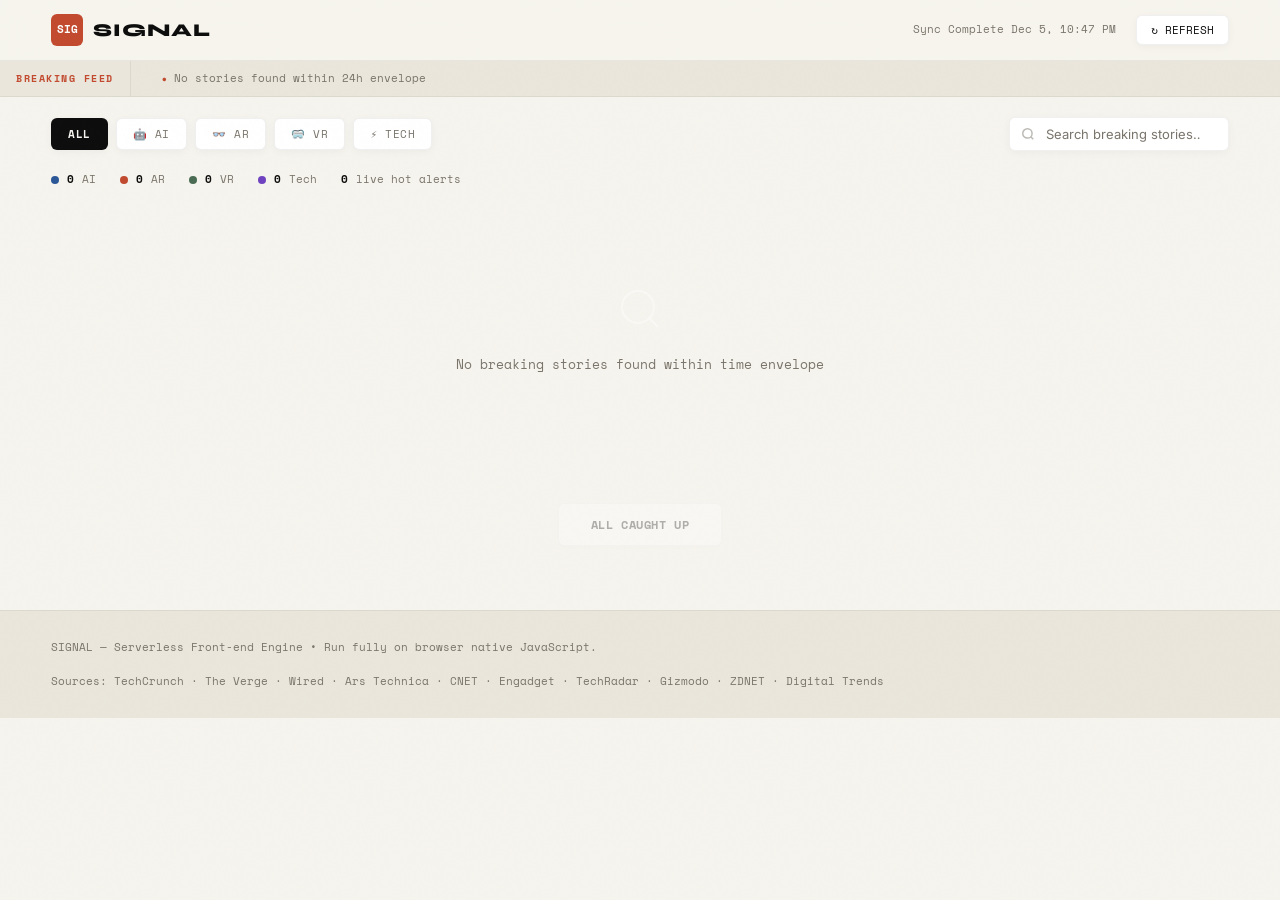
==== index.html @ f629c9b0 "Update index.html" ====
<!DOCTYPE html>
<html lang="en">
<head>
  <meta charset="UTF-8">
  <meta name="viewport" content="width=device-width, initial-scale=1.0">
  <title>SIGNAL — AI · AR · VR · Future Tech</title>
  <link rel="preconnect" href="https://fonts.googleapis.com">
  <link rel="preconnect" href="https://fonts.gstatic.com" crossorigin>
  <link href="https://fonts.googleapis.com/css2?family=Space+Mono:ital,wght@0,400;0,700;1,400&family=Syne:wght@400;600;700;800&family=Inter:wght@300;400;500&display=swap" rel="stylesheet">
  <link rel="stylesheet" href="gemini-code-1780050169181.css">
  <script src="gemini-code-1780050179860.js"></script>
</head>
<body>

  <header>
    <div class="header-inner">
      <a class="logo" href="#">
        <div class="logo-mark">SIG</div>
        <span class="logo-text">SIGNAL</span>
      </a>
      <div class="header-meta">
        <span class="last-updated" id="lastUpdated">—</span>
        <button class="refresh-btn" onclick="loadNews()">↻ REFRESH</button>
      </div>
    </div>
  </header>

  <div class="ticker-wrap">
    <span class="ticker-label">BREAKING FEED</span>
    <div class="ticker-track" id="tickerTrack">
      <span class="ticker-item">Awaiting hot tech updates…</span>
    </div>
  </div>

  <div class="filter-bar">
    <div class="filter-tabs">
      <button class="filter-tab active" data-cat="ALL" onclick="setFilter('ALL',this)">ALL</button>
      <button class="filter-tab" data-cat="AI"   onclick="setFilter('AI',this)">🤖 AI</button>
      <button class="filter-tab" data-cat="AR"   onclick="setFilter('AR',this)">👓 AR</button>
      <button class="filter-tab" data-cat="VR"   onclick="setFilter('VR',this)">🥽 VR</button>
      <button class="filter-tab" data-cat="Tech" onclick="setFilter('Tech',this)">⚡ TECH</button>
    </div>
    <div class="search-wrap">
      <svg width="14" height="14" fill="none" viewBox="0 0 24 24" stroke="currentColor" stroke-width="2.5" style="color: var(--muted);">
        <circle cx="11" cy="11" r="8"/>
        <path d="m21 21-4.35-4.35"/>
      </svg>
      <input class="search-input" type="search" id="searchInput" placeholder="Search breaking stories…" oninput="renderGrid()">
    </div>
  </div>

  <div class="stats-bar" id="statsBar"></div>

  <div id="appContent">
    <div class="spinner"></div>
  </div>

  <footer>
    <div class="footer-inner">
      <span class="footer-text">
        SIGNAL — Serverless Front-end Engine &bull; Run fully on browser native JavaScript.
      </span>
      <span class="footer-text">
        Sources: TechCrunch · The Verge · Wired · Ars Technica · CNET · Engadget · TechRadar · Gizmodo · ZDNET · Digital Trends
      </span>
    </div>
  </footer>

  <script src="app.js"></script>
</body>
</html>
---- gemini-code-1780050169181.css ----
:root {
  /* Colors inspired directly by the uploaded Knowledge Base UI */
  --bg:           #f6f4ee; /* Light cream background */
  --surface:      #ffffff; /* Clean white cards and elements */
  --surface2:     #eae6db; /* Slightly darker cream for active tabs/hover */
  --border:       rgba(0, 0, 0, 0.06); /* Soft dark border line */
  --text:         #0d0d0d; /* Crisp charcoal dark main text */
  --muted:        #7a756b; /* Muted brown-grey for descriptions and meta */
  --accent:       #c14a2f; /* Rust / burnt orange signature accent */
  --accent2:      #a2361e; /* Darker rust for alternate focus/states */
  
  /* Category colors optimized for a light theme layout */
  --ai:           #2b5797; 
  --ar:           #c14a2f; 
  --vr:           #4a6b53; 
  --tech:         #6f42c1; 

  /* Subtler shadows replacing the dark theme glowing styles */
  --shadow-sm:    0 2px 8px rgba(13, 13, 13, 0.04);
  --shadow-md:    0 8px 24px rgba(13, 13, 13, 0.06);
  --shadow-lg:    0 16px 48px rgba(193, 74, 47, 0.1);
}

*, *::before, *::after { box-sizing: border-box; margin: 0; padding: 0; }

html { scroll-behavior: smooth; }

body {
  background: var(--bg);
  color: var(--text);
  font-family: 'Inter', sans-serif;
  font-size: 15px;
  line-height: 1.6;
  min-height: 100vh;
  overflow-x: hidden;
}

/* Subtle grain overlay adapted for light theme background */
body::before {
  content: '';
  position: fixed; inset: 0; z-index: 0;
  opacity: 0.015;
  pointer-events: none;
  background-image: url("data:image/svg+xml,%3Csvg viewBox='0 0 256 256' xmlns='http://www.w3.org/2000/svg'%3E%3Cfilter id='n'%3E%3CfeTurbulence type='fractalNoise' baseFrequency='0.9' numOctaves='4' stitchTiles='stitch'/%3E%3C/filter%3E%3Crect width='100%25' height='100%25' filter='url(%23n)'/%3E%3C/svg%3E");
  background-size: 200px;
}

header {
  position: sticky; top: 0; z-index: 100;
  background: rgba(246, 244, 238, 0.9);
  backdrop-filter: blur(20px) saturate(180%);
  border-bottom: 1px solid var(--border);
  padding: 0 clamp(16px, 4vw, 64px);
}

.header-inner {
  display: flex;
  align-items: center;
  justify-content: space-between;
  height: 60px;
  max-width: 1400px;
  margin: 0 auto;
}

.logo {
  display: flex;
  align-items: center;
  gap: 10px;
  text-decoration: none;
}

.logo-mark {
  width: 32px; height: 32px;
  background: var(--accent);
  border-radius: 6px;
  display: grid; place-items: center;
  font-family: 'Space Mono', monospace;
  font-size: 11px; font-weight: 700;
  color: #fff;
}

.logo-text {
  font-family: 'Syne', sans-serif;
  font-size: 18px; font-weight: 800;
  letter-spacing: 0.05em;
  color: var(--text);
}

.header-meta {
  display: flex; align-items: center; gap: 20px;
}

.last-updated {
  font-family: 'Space Mono', monospace;
  font-size: 11px;
  color: var(--muted);
}

.refresh-btn {
  font-family: 'Space Mono', monospace;
  font-size: 11px;
  padding: 6px 14px;
  border: 1px solid var(--border);
  border-radius: 6px;
  background: var(--surface);
  color: var(--text);
  cursor: pointer;
  transition: all 0.2s;
  white-space: nowrap;
  box-shadow: var(--shadow-sm);
}
.refresh-btn:hover { border-color: var(--accent); color: var(--accent); }

.ticker-wrap {
  background: var(--surface2);
  border-bottom: 1px solid var(--border);
  overflow: hidden;
  height: 36px;
  display: flex;
  align-items: center;
}

.ticker-label {
  flex-shrink: 0;
  padding: 0 16px;
  font-family: 'Space Mono', monospace;
  font-size: 10px;
  font-weight: 700;
  letter-spacing: 0.15em;
  color: var(--accent);
  border-right: 1px solid var(--border);
  height: 100%;
  display: flex; align-items: center;
  background: var(--surface2);
  z-index: 1;
}

.ticker-track {
  display: flex;
  animation: ticker 60s linear infinite;
  white-space: nowrap;
}
.ticker-track:hover { animation-play-state: paused; }

@keyframes ticker {
  0%   { transform: translateX(0); }
  100% { transform: translateX(-50%); }
}

.ticker-item {
  padding: 0 32px;
  font-family: 'Space Mono', monospace;
  font-size: 11px;
  color: var(--muted);
  display: flex; align-items: center; gap: 8px;
}
.ticker-item::before {
  content: '●';
  font-size: 6px;
  color: var(--accent);
}

.filter-bar {
  padding: 20px clamp(16px, 4vw, 64px);
  max-width: 1400px;
  margin: 0 auto;
  display: flex;
  align-items: center;
  justify-content: space-between;
  gap: 16px;
  flex-wrap: wrap;
}

.filter-tabs {
  display: flex; gap: 8px; flex-wrap: wrap;
}

.filter-tab {
  font-family: 'Space Mono', monospace;
  font-size: 11px;
  padding: 7px 16px;
  border-radius: 6px;
  border: 1px solid var(--border);
  background: var(--surface);
  color: var(--muted);
  cursor: pointer;
  transition: all 0.2s;
  letter-spacing: 0.05em;
  box-shadow: var(--shadow-sm);
}
.filter-tab:hover   { color: var(--text); border-color: rgba(0,0,0,0.2); }
.filter-tab.active  { color: #fff; border-color: transparent; font-weight: 700; }

/* Filter Tabs matching the active Rust focus block concept */
.filter-tab[data-cat="ALL"].active  { background: var(--text); color: var(--bg); }
.filter-tab[data-cat="AI"].active   { background: var(--ai); }
.filter-tab[data-cat="AR"].active   { background: var(--accent); } /* Primary theme color matches AR UI block */
.filter-tab[data-cat="VR"].active   { background: var(--vr); }
.filter-tab[data-cat="Tech"].active { background: var(--tech); }

.search-wrap {
  position: relative;
  flex-shrink: 0;
}
.search-wrap svg {
  position: absolute; left: 12px; top: 50%; transform: translateY(-50%);
  opacity: 0.5; pointer-events: none;
}
.search-input {
  background: var(--surface);
  border: 1px solid var(--border);
  border-radius: 6px;
  padding: 8px 14px 8px 36px;
  font-family: 'Inter', sans-serif;
  font-size: 13px;
  color: var(--text);
  width: 220px;
  transition: all 0.2s;
  outline: none;
  box-shadow: var(--shadow-sm);
}
.search-input::placeholder { color: var(--muted); }
.search-input:focus { border-color: var(--accent); background: #ffffff; }

.stats-bar {
  padding: 0 clamp(16px, 4vw, 64px) 16px;
  max-width: 1400px;
  margin: 0 auto;
  display: flex; gap: 24px; flex-wrap: wrap;
}
.stat-pill {
  display: flex; align-items: center; gap: 8px;
  font-family: 'Space Mono', monospace;
  font-size: 11px;
  color: var(--muted);
}
.stat-dot {
  width: 8px; height: 8px; border-radius: 50%;
}
.stat-dot.ai   { background: var(--ai); }
.stat-dot.ar   { background: var(--accent); }
.stat-dot.vr   { background: var(--vr); }
.stat-dot.tech { background: var(--tech); }
.stat-count { color: var(--text); font-weight: 700; }

.hero-section {
  padding: 0 clamp(16px, 4vw, 64px) 32px;
  max-width: 1400px;
  margin: 0 auto;
}

.hero-card {
  position: relative;
  border-radius: 12px;
  overflow: hidden;
  cursor: pointer;
  display: grid;
  min-height: 420px;
  border: 1px solid var(--border);
  transition: transform 0.3s, box-shadow 0.3s;
  box-shadow: var(--shadow-md);
}
.hero-card:hover { transform: translateY(-3px); box-shadow: var(--shadow-lg); }

.hero-img {
  position: absolute; inset: 0;
  width: 100%; height: 100%;
  object-fit: cover;
  filter: brightness(0.4) sepia(0.15);
  transition: filter 0.4s, transform 0.4s;
}
.hero-card:hover .hero-img { filter: brightness(0.3) sepia(0.2); transform: scale(1.01); }

.hero-overlay {
  position: absolute; inset: 0;
  background: linear-gradient(to top, rgba(13,13,13,0.85) 0%, rgba(13,13,13,0.2) 100%);
}

.hero-content {
  position: relative; z-index: 2;
  padding: clamp(24px, 4vw, 48px);
  display: flex; flex-direction: column; justify-content: flex-end;
}

.hero-meta {
  display: flex; align-items: center; gap: 12px;
  margin-bottom: 16px;
}

.hero-title {
  font-family: 'Syne', sans-serif;
  font-size: clamp(22px, 3vw, 38px);
  font-weight: 800;
  line-height: 1.15;
  color: #fff;
  max-width: 760px;
  margin-bottom: 12px;
}

.hero-desc {
  font-size: 15px;
  color: rgba(255,255,255,0.8);
  max-width: 620px;
  line-height: 1.6;
  margin-bottom: 20px;
}

.hero-footer {
  display: flex; align-items: center; gap: 20px; flex-wrap: wrap;
}

.read-btn {
  display: inline-flex; align-items: center; gap: 8px;
  padding: 10px 20px;
  border-radius: 6px;
  background: var(--accent);
  color: #fff;
  font-family: 'Space Mono', monospace;
  font-size: 12px;
  text-decoration: none;
  transition: background 0.2s;
  font-weight: 700;
}
.read-btn:hover { background: var(--accent2); }
.read-btn svg { transition: transform 0.2s; }
.read-btn:hover svg { transform: translateX(3px); }

.grid-section {
  padding: 0 clamp(16px, 4vw, 64px) 48px;
  max-width: 1400px;
  margin: 0 auto;
}

.section-label {
  font-family: 'Space Mono', monospace;
  font-size: 11px;
  letter-spacing: 0.15em;
  color: var(--muted);
  margin-bottom: 20px;
  display: flex; align-items: center; gap: 12px;
}
.section-label::after {
  content: '';
  flex: 1;
  height: 1px;
  background: var(--border);
}

.news-grid {
  display: grid;
  grid-template-columns: repeat(auto-fill, minmax(320px, 1fr));
  gap: 24px;
}

.news-card {
  background: var(--surface);
  border: 1px solid var(--border);
  border-radius: 8px;
  overflow: hidden;
  cursor: pointer;
  display: flex;
  flex-direction: column;
  transition: transform 0.25s, border-color 0.25s, box-shadow 0.25s;
  animation: fadeUp 0.4s ease both;
  text-decoration: none;
  box-shadow: var(--shadow-sm);
}
.news-card:hover {
  transform: translateY(-4px);
  border-color: rgba(193, 74, 47, 0.3);
  box-shadow: var(--shadow-md);
}

@keyframes fadeUp {
  from { opacity: 0; transform: translateY(20px); }
  to   { opacity: 1; transform: translateY(0); }
}

.card-thumb {
  position: relative;
  height: 180px;
  overflow: hidden;
  flex-shrink: 0;
  background: var(--surface2);
}

.card-img {
  width: 100%; height: 100%;
  object-fit: cover;
  transition: transform 0.4s;
  display: block;
}
.news-card:hover .card-img { transform: scale(1.03); }

.card-img-fallback {
  width: 100%; height: 100%;
  display: flex; align-items: center; justify-content: center;
  font-size: 42px;
}

.card-cat-badge {
  position: absolute; top: 12px; left: 12px;
  font-family: 'Space Mono', monospace;
  font-size: 10px;
  padding: 4px 10px;
  border-radius: 4px;
  font-weight: 700;
  letter-spacing: 0.05em;
}
.card-cat-badge.AI   { background: var(--ai);   color: #fff; }
.card-cat-badge.AR   { background: var(--accent); color: #fff; }
.card-cat-badge.VR   { background: var(--vr);   color: #fff; }
.card-cat-badge.Tech { background: var(--tech); color: #fff; }

.card-body {
  padding: 18px;
  display: flex; flex-direction: column; flex: 1;
}

.card-source-row {
  display: flex; align-items: center; justify-content: space-between;
  margin-bottom: 10px;
}

.card-source {
  font-family: 'Space Mono', monospace;
  font-size: 10px;
  color: var(--accent);
  font-weight: 700;
}

.card-date {
  font-family: 'Space Mono', monospace;
  font-size: 10px;
  color: var(--muted);
}

.card-title {
  font-family: 'Syne', sans-serif;
  font-size: 16px;
  font-weight: 700;
  line-height: 1.4;
  color: var(--text);
  margin-bottom: 10px;
  flex: 1;
}

.card-desc {
  font-size: 13.5px;
  color: var(--muted);
  line-height: 1.6;
  display: -webkit-box;
  -webkit-line-clamp: 3;
  -webkit-box-orient: vertical;
  overflow: hidden;
  margin-bottom: 14px;
}

.card-link {
  display: flex; align-items: center; gap: 6px;
  font-family: 'Space Mono', monospace;
  font-size: 11px;
  color: var(--muted);
  text-decoration: none;
  margin-top: auto;
  transition: color 0.2s;
  pointer-events: none;
}
.news-card:hover .card-link { color: var(--accent); }

.empty-state {
  grid-column: 1/-1;
  padding: 80px 20px;
  text-align: center;
  color: var(--muted);
  font-family: 'Space Mono', monospace;
  font-size: 13px;
}
.empty-state svg { opacity: 0.4; margin-bottom: 16px; }

.load-more-wrap {
  padding: 0 clamp(16px, 4vw, 64px) 64px;
  max-width: 1400px;
  margin: 0 auto;
  display: flex; justify-content: center;
}

.load-more-btn {
  font-family: 'Space Mono', monospace;
  font-size: 12px;
  padding: 12px 32px;
  border-radius: 6px;
  border: 1px solid var(--border);
  background: var(--surface);
  color: var(--text);
  cursor: pointer;
  transition: all 0.2s;
  letter-spacing: 0.05em;
  box-shadow: var(--shadow-sm);
  font-weight: 700;
}
.load-more-btn:hover { color: var(--accent); border-color: var(--accent); }
.load-more-btn:disabled { opacity: 0.3; cursor: default; }

footer {
  border-top: 1px solid var(--border);
  background: var(--surface2);
  padding: 28px clamp(16px, 4vw, 64px);
}

.footer-inner {
  max-width: 1400px;
  margin: 0 auto;
  display: flex;
  align-items: center;
  justify-content: space-between;
  gap: 16px;
  flex-wrap: wrap;
}

.footer-text {
  font-family: 'Space Mono', monospace;
  font-size: 11px;
  color: var(--muted);
}

.footer-text a { color: var(--accent); text-decoration: none; }
.footer-text a:hover { text-decoration: underline; }

/* Subtle top-border accents for cards to mimic the clean grid system structure */
.news-card[data-cat="AI"]:hover   { border-top: 2px solid var(--ai); }
.news-card[data-cat="AR"]:hover   { border-top: 2px solid var(--accent); }
.news-card[data-cat="VR"]:hover   { border-top: 2px solid var(--vr); }
.news-card[data-cat="Tech"]:hover { border-top: 2px solid var(--tech); }

.spinner {
  width: 32px; height: 32px;
  border: 3px solid var(--border);
  border-top-color: var(--accent);
  border-radius: 50%;
  animation: spin 0.8s linear infinite;
  margin: 80px auto;
}
@keyframes spin { to { transform: rotate(360deg); } }

.error-box {
  padding: 32px;
  border: 1px solid rgba(193, 74, 47, 0.3);
  border-radius: 8px;
  background: rgba(193, 74, 47, 0.05);
  font-family: 'Space Mono', monospace;
  font-size: 12px;
  color: var(--accent);
  max-width: 600px;
  margin: 32px auto;
  line-height: 1.7;
}

@media (max-width: 640px) {
  .hero-card { min-height: 280px; }
  .news-grid  { grid-template-columns: 1fr; }
  .header-meta .last-updated { display: none; }
  .stats-bar { gap: 12px; }
}
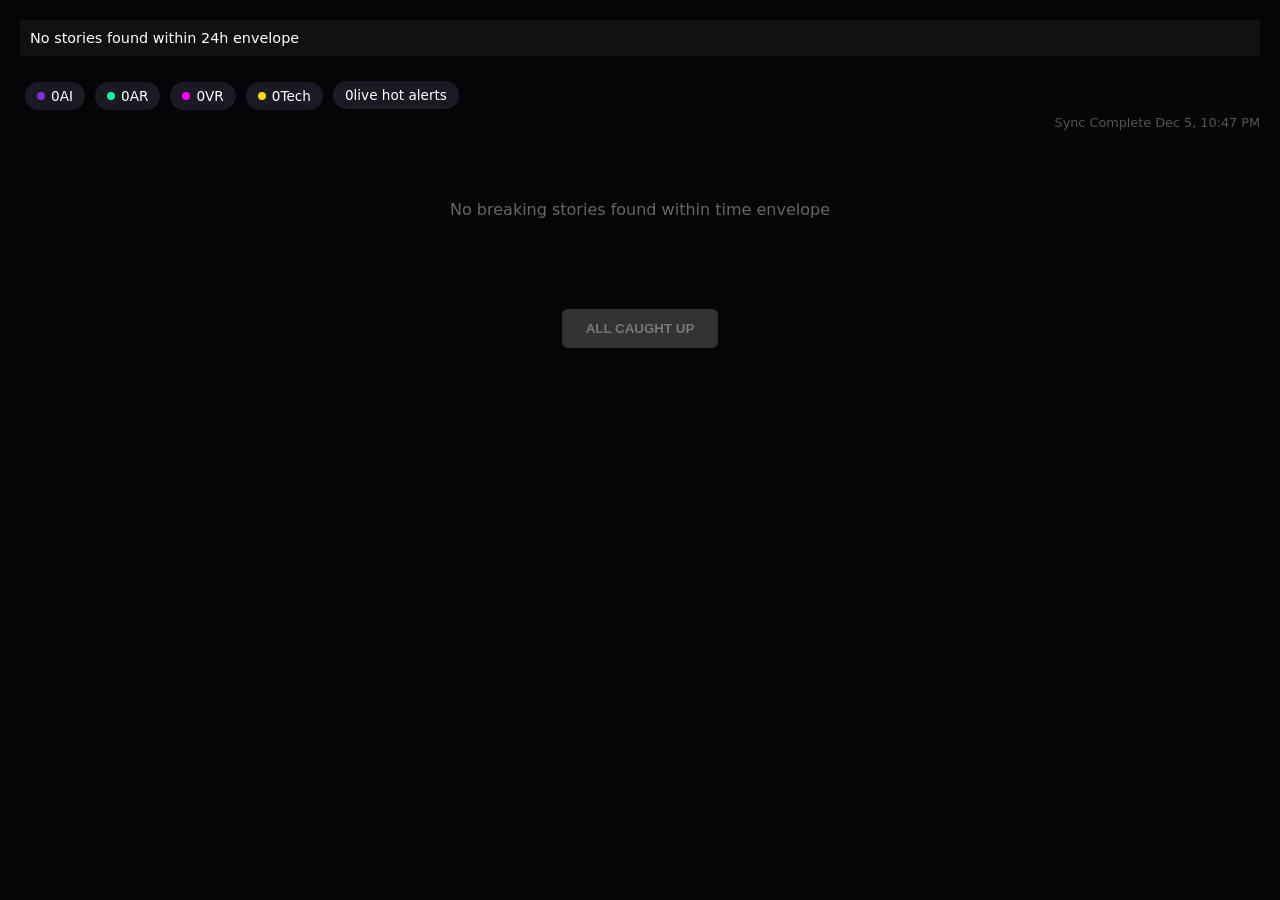
==== commit 052fda7e: "Update index.html" ====
--- a/index.html
+++ b/index.html
@@ -1,71 +1,403 @@
 <!DOCTYPE html>
 <html lang="en">
 <head>
-  <meta charset="UTF-8">
-  <meta name="viewport" content="width=device-width, initial-scale=1.0">
-  <title>SIGNAL — AI · AR · VR · Future Tech</title>
-  <link rel="preconnect" href="https://fonts.googleapis.com">
-  <link rel="preconnect" href="https://fonts.gstatic.com" crossorigin>
-  <link href="https://fonts.googleapis.com/css2?family=Space+Mono:ital,wght@0,400;0,700;1,400&family=Syne:wght@400;600;700;800&family=Inter:wght@300;400;500&display=swap" rel="stylesheet">
-  <link rel="stylesheet" href="gemini-code-1780050169181.css">
-  <script src="gemini-code-1780050179860.js"></script>
+    <meta charset="UTF-8">
+    <meta name="viewport" content="width=device-width, initial-scale=1.0">
+    <title>Tech News Feed</title>
+    <style>
+        /* Base Styling to ensure layout renders correctly */
+        body { background: #050508; color: #fff; font-family: system-ui, sans-serif; margin: 0; padding: 20px; }
+        .spinner { width: 40px; height: 40px; border: 4px solid rgba(255,255,255,0.1); border-top-color: #fff; border-radius: 50%; animation: spin 1s linear infinite; margin: 40px auto; }
+        @keyframes spin { to { transform: rotate(360deg); } }
+        .news-grid { display: grid; grid-template-columns: repeat(auto-fill, minmax(300px, 1fr)); gap: 20px; padding: 20px 0; }
+        .news-card { background: #111; border-radius: 8px; overflow: hidden; text-decoration: none; color: inherit; display: flex; flex-direction: column; opacity: 0; animation: fadeIn 0.4s forwards; }
+        @keyframes fadeIn { to { opacity: 1; } }
+        .card-thumb { position: relative; width: 100%; height: 180px; background: #222; }
+        .card-img { width: 100%; height: 100%; object-fit: cover; }
+        .card-img-fallback { width: 100%; height: 100%; display: flex; align-items: center; justify-content: center; font-size: 2rem; }
+        .card-body { padding: 15px; flex-grow: 1; display: flex; flex-direction: column; }
+        .card-title { font-size: 1.1rem; margin: 0 0 10px 0; line-height: 1.4; }
+        .card-desc { font-size: 0.9rem; color: #aaa; margin: 0 0 15px 0; line-height: 1.5; }
+        .card-metadata, .card-source-row { display: flex; justify-content: space-between; font-size: 0.8rem; color: #666; margin-bottom: 8px; }
+        .card-cat-badge { position: absolute; top: 10px; left: 10px; padding: 4px 8px; background: #000; font-size: 0.75rem; font-weight: bold; border-radius: 4px; }
+        .hero-section { margin-bottom: 30px; }
+        .hero-card { position: relative; display: block; min-height: 350px; background: #111; border-radius: 12px; overflow: hidden; text-decoration: none; color: #fff; }
+        .hero-img { position: absolute; width: 100%; height: 100%; object-fit: cover; }
+        .hero-overlay { position: absolute; inset: 0; background: linear-gradient(to top, rgba(0,0,0,0.95) 20%, rgba(0,0,0,0.4) 100%); }
+        .hero-content { position: relative; z-index: 2; padding: 30px; display: flex; flex-direction: column; justify-content: flex-end; min-height: 350px; box-sizing: border-box; }
+        .hero-title { font-size: 2rem; margin: 10px 0; }
+        .hero-desc { color: #ccc; max-width: 800px; margin: 0 0 15px 0; }
+        .stat-pill { display: inline-flex; align-items: center; background: #1a1a24; padding: 6px 12px; border-radius: 20px; font-size: 0.85rem; margin: 5px; }
+        .stat-dot { width: 8px; height: 8px; border-radius: 50%; margin-right: 6px; }
+        .stat-dot.ai { background: #8a2be2; } .stat-dot.ar { background: #00fa9a; } .stat-dot.vr { background: #ff00ff; } .stat-dot.tech { background: #ffd700; }
+        .load-more-wrap { text-align: center; margin: 30px 0; }
+        .load-more-btn { background: #fff; color: #000; border: none; padding: 12px 24px; font-weight: bold; border-radius: 6px; cursor: pointer; }
+        .load-more-btn:disabled { background: #333; color: #777; cursor: not-allowed; }
+        #tickerTrack { background: #111; padding: 10px; white-space: nowrap; overflow: hidden; margin-bottom: 20px; font-size: 0.9rem; }
+        .ticker-item { margin-right: 30px; display: inline-block; }
+    </style>
 </head>
 <body>
 
-  <header>
-    <div class="header-inner">
-      <a class="logo" href="#">
-        <div class="logo-mark">SIG</div>
-        <span class="logo-text">SIGNAL</span>
-      </a>
-      <div class="header-meta">
-        <span class="last-updated" id="lastUpdated">—</span>
-        <button class="refresh-btn" onclick="loadNews()">↻ REFRESH</button>
-      </div>
-    </div>
-  </header>
-
-  <div class="ticker-wrap">
-    <span class="ticker-label">BREAKING FEED</span>
-    <div class="ticker-track" id="tickerTrack">
-      <span class="ticker-item">Awaiting hot tech updates…</span>
-    </div>
-  </div>
-
-  <div class="filter-bar">
-    <div class="filter-tabs">
-      <button class="filter-tab active" data-cat="ALL" onclick="setFilter('ALL',this)">ALL</button>
-      <button class="filter-tab" data-cat="AI"   onclick="setFilter('AI',this)">🤖 AI</button>
-      <button class="filter-tab" data-cat="AR"   onclick="setFilter('AR',this)">👓 AR</button>
-      <button class="filter-tab" data-cat="VR"   onclick="setFilter('VR',this)">🥽 VR</button>
-      <button class="filter-tab" data-cat="Tech" onclick="setFilter('Tech',this)">⚡ TECH</button>
-    </div>
-    <div class="search-wrap">
-      <svg width="14" height="14" fill="none" viewBox="0 0 24 24" stroke="currentColor" stroke-width="2.5" style="color: var(--muted);">
-        <circle cx="11" cy="11" r="8"/>
-        <path d="m21 21-4.35-4.35"/>
-      </svg>
-      <input class="search-input" type="search" id="searchInput" placeholder="Search breaking stories…" oninput="renderGrid()">
-    </div>
-  </div>
-
-  <div class="stats-bar" id="statsBar"></div>
-
-  <div id="appContent">
-    <div class="spinner"></div>
-  </div>
-
-  <footer>
-    <div class="footer-inner">
-      <span class="footer-text">
-        SIGNAL — Serverless Front-end Engine &bull; Run fully on browser native JavaScript.
-      </span>
-      <span class="footer-text">
-        Sources: TechCrunch · The Verge · Wired · Ars Technica · CNET · Engadget · TechRadar · Gizmodo · ZDNET · Digital Trends
-      </span>
-    </div>
-  </footer>
-
-  <script src="app.js"></script>
+    <div id="tickerTrack">Loading breaking alerts...</div>
+    <div id="statsBar"></div>
+    <div id="lastUpdated" style="font-size: 0.8rem; color: #555; text-align: right; margin-bottom: 10px;"></div>
+    
+    <input type="hidden" id="searchInput" value="">
+
+    <div id="appContent"></div>
+
+<script>
+/* ─────────────────────────────────────────
+   STATE & ARRAYS MAPPING DEFINITIONS
+───────────────────────────────────────── */
+let allArticles  = [];
+let filtered     = [];
+let activeFilter = 'ALL';
+let visibleCount = 12;
+const PAGE_SIZE  = 12;
+
+const CHANNELS = [
+  { url: "https://techcrunch.com/feed/", category: "Tech", label: "TechCrunch" },
+  { url: "https://www.theverge.com/rss/index.xml", category: "Tech", label: "The Verge" },
+  { url: "https://www.wired.com/feed/rss", category: "Tech", label: "Wired" },
+  { url: "https://feeds.arstechnica.com/arstechnica/technology-lab", category: "Tech", label: "Ars Technica" },
+  { url: "https://www.cnet.com/rss/news/", category: "Tech", label: "CNET" },
+  { url: "https://www.engadget.com/rss.xml", category: "Tech", label: "Engadget" },
+  { url: "https://www.techradar.com/rss", category: "Tech", label: "TechRadar" },
+  { url: "https://gizmodo.com/rss", category: "Tech", label: "Gizmodo" },
+  { url: "https://www.zdnet.com/news/rss.xml", category: "Tech", label: "ZDNET" },
+  { url: "https://www.digitaltrends.com/feed/", category: "Tech", label: "Digital Trends" }
+];
+
+const KEYWORDS = {
+  AI: ["artificial intelligence", "machine learning", "deep learning", "neural", "llm", "gpt", "gemini", "claude", "openai", "chatgpt", "generative ai", "transformer"],
+  AR: ["augmented reality", "ar glasses", "mixed reality", "spatial computing", "apple vision", "xr", "smart glasses"],
+  VR: ["virtual reality", "vr headset", "meta quest", "oculus", "psvr", "immersive", "metaverse"],
+  Tech: ["robotics", "quantum computing", "autonomous", "self-driving", "biotech", "nanotech", "iot", "innovation"]
+};
+const ALL_KEYWORDS = Object.values(KEYWORDS).flat();
+
+const CAT_EMOJI = { AI:'🤖', AR:'👓', VR:'🥽', Tech:'⚡' };
+const CAT_FBG   = { AI:'#1e1d30', AR:'#0d2420', VR:'#2a1020', Tech:'#241d00' };
+
+/* ─────────────────────────────────────────
+   CHRONOLOGICAL RELATIVE TIME PARSERS
+───────────────────────────────────────── */
+function relativeTime(iso) {
+  const parsedDate = new Date(iso);
+  const secs = Math.floor((Date.now() - parsedDate) / 1000);
+  if (isNaN(secs)) return 'live';
+  if (secs < 60)    return 'just now';
+  if (secs < 3600)  return `${Math.floor(secs/60)}m ago`;
+  if (secs < 86400) return `${Math.floor(secs/3600)}h ago`;
+  return parsedDate.toLocaleDateString('en-US', { month: 'short', day: 'numeric' });
+}
+
+function escHtml(s='') {
+  return s.replace(/&/g,'&amp;').replace(/</g,'&lt;').replace(/>/g,'&gt;')
+          .replace(/"/g,'&quot;').replace(/'/g,'&#39;');
+}
+
+function detectCategory(title, desc) {
+  const haystack = `${title} ${desc}`.toLowerCase();
+  for (const [cat, keywords] of Object.entries(KEYWORDS)) {
+    if (cat === "Tech") continue;
+    if (keywords.some(kw => haystack.includes(kw))) return cat;
+  }
+  return "Tech";
+}
+
+/* ─────────────────────────────────────────
+   DYNAMIC SOURCE PAGE SCRAEPING OVERLAY (CORS)
+───────────────────────────────────────── */
+async function fetchBackupImageViaProxy(targetUrl) {
+  try {
+    // Routes requests over allorigins proxy to transparently extract source HTML markup inside browser clients
+    const corsProxy = `https://api.allorigins.win/get?url=${encodeURIComponent(targetUrl)}`;
+    const res = await fetch(corsProxy);
+    if (!res.ok) return "";
+    
+    const json = await res.json();
+    const htmlString = json.contents;
+    
+    // Scan array structures across reversed metadata alignments to locate image anchors
+    const titlePatterns = [
+      /<meta[^>]+property=["']og:image["'][^>]+content=["']([^"']+)["']/i,
+      /<meta[^>]+content=["']([^"']+)["'][^>]+property=["']og:image["']/i,
+      /<meta[^>]+name=["']twitter:image["'][^>]+content=["']([^"']+)["']/i,
+      /<meta[^>]+content=["']([^"']+)["'][^>]+name=["']twitter:image["']/i
+    ];
+
+    for (let pattern of titlePatterns) {
+      const match = htmlString.match(pattern);
+      if (match && match[1]) {
+        let imgUrl = match[1];
+        if (imgUrl.startsWith('//')) imgUrl = 'https:' + imgUrl;
+        if (imgUrl.startsWith('http://')) imgUrl = imgUrl.replace('http://', 'https://');
+        return imgUrl;
+      }
+    }
+
+    // Secondary parsing structural backup layout context markers 
+    const structuralMatch = htmlString.match(/<article[^>]*>[\s\S]*?<img[^>]+(?:data-src|src)=["']([^"']+)["']/i) ||
+                            htmlString.match(/<img[^>]+class=["'][^"']*featured[^"']*["'][^>]+(?:data-src|src)=["']([^"']+)["']/i);
+                               
+    if (structuralMatch && structuralMatch[1]) {
+      let imgUrl = structuralMatch[1];
+      if (imgUrl.startsWith('//')) imgUrl = 'https:' + imgUrl;
+      return imgUrl;
+    }
+
+    return "";
+  } catch (e) {
+    console.warn("Direct scraping fallback caught exception:", e);
+    return "";
+  }
+}
+
+/* ─────────────────────────────────────────
+   CLIENT SIDE SCRAPER MODULE
+───────────────────────────────────────── */
+async function loadNews() {
+  const contentTarget = document.getElementById('appContent');
+  if (contentTarget && allArticles.length === 0) contentTarget.innerHTML = '<div class="spinner"></div>';
+  allArticles = [];
+  
+  const now = new Date();
+  const freshnessLimit = new Date(now.getTime() - 24 * 60 * 60 * 1000);
+
+  // Mapped requests run inside loops so asynchronous tasks process smoothly
+  const fetchPromises = CHANNELS.map(async (channel) => {
+    try {
+      const proxyUrl = `https://api.rss2json.com/v1/api.json?rss_url=${encodeURIComponent(channel.url)}`;
+      const response = await fetch(proxyUrl);
+      if (!response.ok) return;
+      
+      const data = await response.json();
+      if (!data.items) return;
+
+      for (const item of data.items) {
+        const title = (item.title || "").replace(/<[^>]+>/g, "").trim();
+        const link = (item.link || "").trim();
+        const desc = (item.description || "").replace(/<[^>]+>/g, "").trim();
+        
+        if (!title || !link) continue;
+
+        const textTarget = `${title} ${desc}`.toLowerCase();
+        const isRelevant = ALL_KEYWORDS.some(kw => textTarget.includes(kw));
+        if (!isRelevant) continue;
+
+        const itemDate = item.pubDate ? new Date(item.pubDate.replace(/-/g, '/')) : new Date();
+        if (itemDate < freshnessLimit) continue;
+
+        // ─── OPTIMIZED IMAGE EXTRACTION FALLBACK LAYER ───
+        let image = "";
+        
+        if (item.thumbnail) {
+          image = item.thumbnail;
+        } 
+        else if (item.enclosure && item.enclosure.link && item.enclosure.type && item.enclosure.type.startsWith('image/')) {
+          image = item.enclosure.link;
+        }
+        else if (item.content) {
+          const match = item.content.match(/<img[^>]+src=["']([^"']+)["']/);
+          if (match) image = match[1];
+        }
+        else if (item.description) {
+          const match = item.description.match(/<img[^>]+src=["']([^"']+)["']/);
+          if (match) image = match[1];
+        }
+
+        // 🌟 AUTOMATED SOURCE PAGE PASTE FALLBACK 
+        // If image links are totally missing from feeds, copy directly from page content
+        if (!image && link) {
+          image = await fetchBackupImageViaProxy(link);
+        }
+
+        allArticles.push({
+          id: Math.random().toString(36).substring(2, 11),
+          title: title,
+          desc: desc.length > 185 ? desc.slice(0, 185) + "..." : desc,
+          link: link,
+          image: image,
+          source: channel.label,
+          category: detectCategory(title, desc) || channel.category,
+          date: itemDate.toISOString()
+        });
+      }
+    } catch (err) {
+      console.warn(`Could not sync channel ${channel.label}:`, err);
+    }
+  });
+
+  await Promise.all(fetchPromises);
+
+  allArticles.sort((a, b) => new Date(b.date) - new Date(a.date));
+
+  const seenTitles = new Set();
+  allArticles = allArticles.filter(art => {
+    const cleanTitle = art.title.toLowerCase().replace(/[^a-z0-9]/g, '').slice(0, 42);
+    if (seenTitles.has(cleanTitle)) return false;
+    seenTitles.add(cleanTitle);
+    return true;
+  });
+
+  const updateLabel = document.getElementById('lastUpdated');
+  if (updateLabel) {
+    updateLabel.textContent = 'Sync Complete ' + now.toLocaleDateString('en-US', { 
+      month:'short', day:'numeric', hour:'2-digit', minute:'2-digit' 
+    });
+  }
+
+  buildTicker();
+  buildStats();
+  renderGrid();
+}
+
+/* ─────────────────────────────────────────
+   TICKER & SUMMARY METRICS
+───────────────────────────────────────── */
+function buildTicker() {
+  const titles = allArticles.slice(0, 20).map(a =>
+    `<span class="ticker-item">${CAT_EMOJI[a.category]||''} ${escHtml(a.title)}</span>`
+  ).join('');
+  const t = document.getElementById('tickerTrack');
+  if (t) t.innerHTML = titles ? titles + titles : '<span class="ticker-item">No stories found within 24h envelope</span>';
+}
+
+/* ─────────────────────────────────────────
+   DYNAMIC RENDER FILTERS AND COMPONENT LAYOUTS
+───────────────────────────────────────── */
+function buildStats() {
+  const counts = { AI: 0, AR: 0, VR: 0, Tech: 0 };
+  allArticles.forEach(a => { if (counts[a.category] !== undefined) counts[a.category]++; });
+  const sb = document.getElementById('statsBar');
+  if (sb) {
+    sb.innerHTML = Object.entries(counts).map(([cat, n]) =>
+      `<div class="stat-pill">
+         <span class="stat-dot ${cat.toLowerCase()}"></span>
+         <span class="stat-count">${n}</span> ${cat}
+       </div>`
+    ).join('') + `<div class="stat-pill"><span class="stat-count">${allArticles.length}</span> live hot alerts</div>`;
+  }
+}
+
+function getFiltered() {
+  const searchInput = document.getElementById('searchInput');
+  const q = (searchInput ? searchInput.value : '').toLowerCase();
+  return allArticles.filter(a => {
+    const catOk = activeFilter === 'ALL' || a.category === activeFilter;
+    const searchOk = !q ||
+      a.title.toLowerCase().includes(q) ||
+      (a.desc||'').toLowerCase().includes(q) ||
+      (a.source||'').toLowerCase().includes(q);
+    return catOk && searchOk;
+  });
+}
+
+function renderGrid() {
+  filtered = getFiltered();
+  const hero   = filtered[0] || null;
+  const rest   = filtered.slice(1, visibleCount);
+  const hasMore= filtered.length > visibleCount;
+
+  let html = '';
+
+  /* Render Primary Hero Spot Feature card */
+  if (hero) {
+    const imgSrc = hero.image
+      ? `<img class="hero-img" src="${escHtml(hero.image)}" alt="" onerror="this.style.display='none'">`
+      : '';
+    html += `
+      <div class="hero-section">
+        <a href="${escHtml(hero.link)}" target="_blank" rel="noopener" class="hero-card" data-cat="${escHtml(hero.category)}">
+          ${imgSrc}
+          <div class="hero-overlay"></div>
+          <div class="hero-content">
+            <div class="hero-meta">
+              <span class="card-cat-badge ${escHtml(hero.category)}">${escHtml(hero.category)}</span>
+              <span style="font-family:'Space Mono',monospace;font-size:11px;color:rgba(255,255,255,0.45)">
+                ${escHtml(hero.source)} · ${relativeTime(hero.date)}
+              </span>
+            </div>
+            <h1 class="hero-title">${escHtml(hero.title)}</h1>
+            <p class="hero-desc">${escHtml(hero.desc)}</p>
+            <div class="hero-footer">
+              <span class="read-btn">
+                READ BREAKING ALERTS →
+              </span>
+            </div>
+          </div>
+        </a>
+      </div>`;
+  }
+
+  /* Render Secondary Timeline cards column grids */
+  html += `<div class="grid-section">`;
+  if (hero) html += `<div class="section-label" style="font-weight:bold; margin-bottom:15px; letter-spacing:1px; color:#555;">LATEST STORIES</div>`;
+  html += `<div class="news-grid" id="newsGrid">`;
+
+  if (!filtered.length) {
+    html += `
+      <div class="empty-state" style="grid-column: 1/-1; text-align:center; padding: 40px; color:#666;">
+        <div>No breaking stories found within time envelope</div>
+      </div>`;
+  } else {
+    rest.forEach((a, i) => {
+      const delay = `animation-delay:${Math.min(i*40,400)}ms`;
+      const img = a.image
+        ? `<img class="card-img" src="${escHtml(a.image)}" alt="" loading="lazy"
+               onerror="this.parentElement.innerHTML='<div class=\\'card-img-fallback\\' style=\\'background:${CAT_FBG[a.category]||'#111'}\\'>${CAT_EMOJI[a.category]||'📰'}</div>'">`
+        : `<div class="card-img-fallback" style="background:${CAT_FBG[a.category]||'#111'}">${CAT_EMOJI[a.category]||'📰'}</div>`;
+
+      html += `
+        <a href="${escHtml(a.link)}" target="_blank" rel="noopener" class="news-card" data-cat="${escHtml(a.category)}" style="${delay}">
+          <div class="card-thumb">
+            ${img}
+            <span class="card-cat-badge ${escHtml(a.category)}">${escHtml(a.category)}</span>
+          </div>
+          <div class="card-body">
+            <div class="card-source-row">
+              <span class="card-source" style="color:#00fa9a; font-weight:bold;">${escHtml(a.source)}</span>
+              <span class="card-date">${relativeTime(a.date)}</span>
+            </div>
+            <h2 class="card-title">${escHtml(a.title)}</h2>
+            <p class="card-desc">${escHtml(a.desc)}</p>
+          </div>
+        </a>`;
+    });
+  }
+
+  html += `</div></div>`;
+
+  /* Render Infinite Scrolling pagination buttons triggers */
+  html += `
+    <div class="load-more-wrap">
+      <button class="load-more-btn" id="loadMoreBtn" onclick="loadMore()" ${!hasMore ? 'disabled' : ''}>
+        ${hasMore ? `LOAD MORE (${filtered.length - visibleCount} remaining)` : 'ALL CAUGHT UP'}
+      </button>
+    </div>`;
+
+  const viewContainer = document.getElementById('appContent');
+  if (viewContainer) viewContainer.innerHTML = html;
+}
+
+function loadMore() {
+  visibleCount += PAGE_SIZE;
+  renderGrid();
+  const grid = document.getElementById('newsGrid');
+  if (grid) grid.children[visibleCount - PAGE_SIZE - 1]?.scrollIntoView({ behavior:'smooth', block:'start' });
+}
+
+/* ─────────────────────────────────────────
+   BOOTSTRAP SYNC AND REGISTRATION LIFECYCLES
+───────────────────────────────────────── */
+loadNews();
+
+// Automatically update content listings seamlessly in the background every 30 minutes
+const THIRTY_MINUTES = 30 * 60 * 1000;
+setInterval(loadNews, THIRTY_MINUTES);
+</script>
 </body>
 </html>
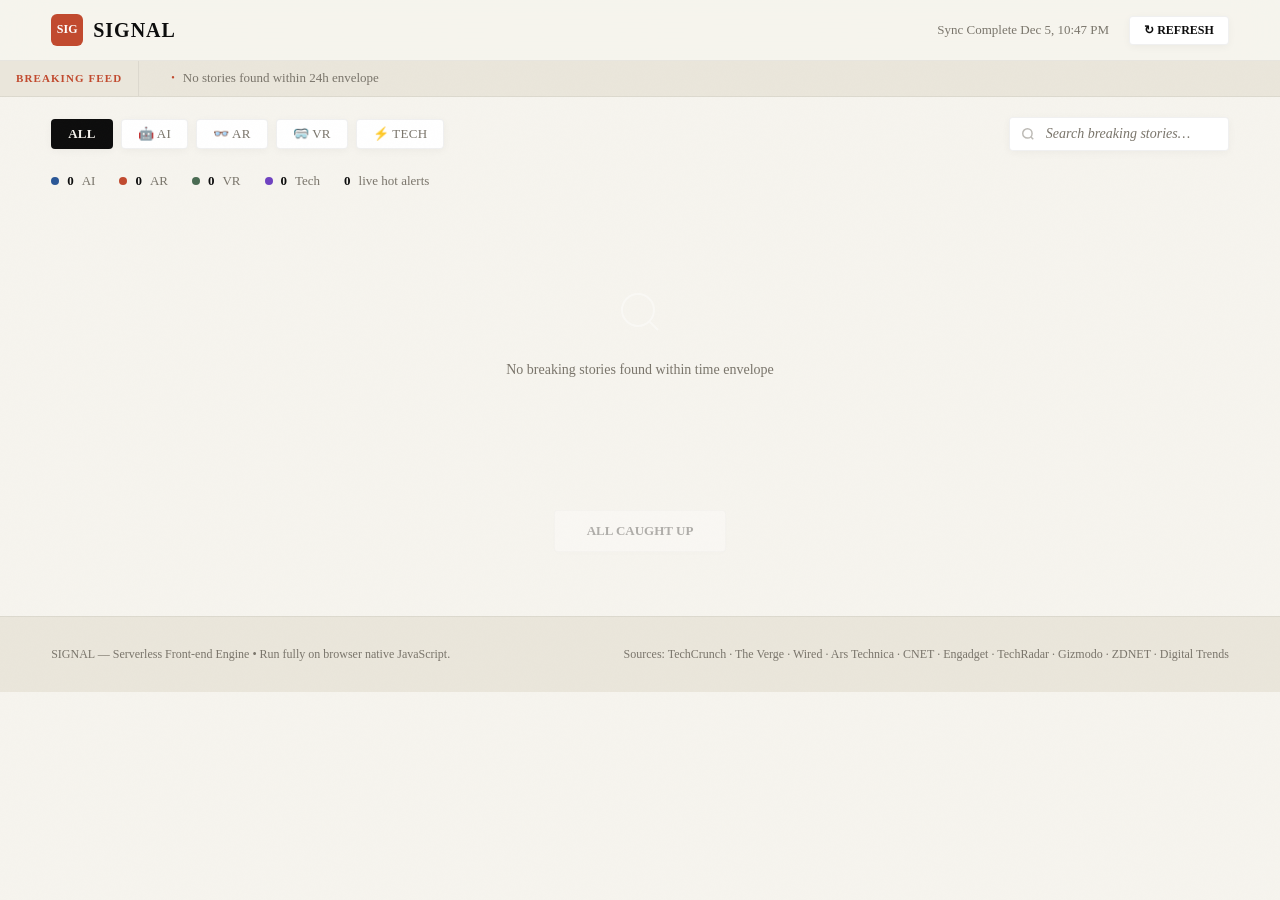
==== commit 29c6adac: "Update index.html" ====
--- a/index.html
+++ b/index.html
@@ -1,403 +1,71 @@
 <!DOCTYPE html>
 <html lang="en">
 <head>
-    <meta charset="UTF-8">
-    <meta name="viewport" content="width=device-width, initial-scale=1.0">
-    <title>Tech News Feed</title>
-    <style>
-        /* Base Styling to ensure layout renders correctly */
-        body { background: #050508; color: #fff; font-family: system-ui, sans-serif; margin: 0; padding: 20px; }
-        .spinner { width: 40px; height: 40px; border: 4px solid rgba(255,255,255,0.1); border-top-color: #fff; border-radius: 50%; animation: spin 1s linear infinite; margin: 40px auto; }
-        @keyframes spin { to { transform: rotate(360deg); } }
-        .news-grid { display: grid; grid-template-columns: repeat(auto-fill, minmax(300px, 1fr)); gap: 20px; padding: 20px 0; }
-        .news-card { background: #111; border-radius: 8px; overflow: hidden; text-decoration: none; color: inherit; display: flex; flex-direction: column; opacity: 0; animation: fadeIn 0.4s forwards; }
-        @keyframes fadeIn { to { opacity: 1; } }
-        .card-thumb { position: relative; width: 100%; height: 180px; background: #222; }
-        .card-img { width: 100%; height: 100%; object-fit: cover; }
-        .card-img-fallback { width: 100%; height: 100%; display: flex; align-items: center; justify-content: center; font-size: 2rem; }
-        .card-body { padding: 15px; flex-grow: 1; display: flex; flex-direction: column; }
-        .card-title { font-size: 1.1rem; margin: 0 0 10px 0; line-height: 1.4; }
-        .card-desc { font-size: 0.9rem; color: #aaa; margin: 0 0 15px 0; line-height: 1.5; }
-        .card-metadata, .card-source-row { display: flex; justify-content: space-between; font-size: 0.8rem; color: #666; margin-bottom: 8px; }
-        .card-cat-badge { position: absolute; top: 10px; left: 10px; padding: 4px 8px; background: #000; font-size: 0.75rem; font-weight: bold; border-radius: 4px; }
-        .hero-section { margin-bottom: 30px; }
-        .hero-card { position: relative; display: block; min-height: 350px; background: #111; border-radius: 12px; overflow: hidden; text-decoration: none; color: #fff; }
-        .hero-img { position: absolute; width: 100%; height: 100%; object-fit: cover; }
-        .hero-overlay { position: absolute; inset: 0; background: linear-gradient(to top, rgba(0,0,0,0.95) 20%, rgba(0,0,0,0.4) 100%); }
-        .hero-content { position: relative; z-index: 2; padding: 30px; display: flex; flex-direction: column; justify-content: flex-end; min-height: 350px; box-sizing: border-box; }
-        .hero-title { font-size: 2rem; margin: 10px 0; }
-        .hero-desc { color: #ccc; max-width: 800px; margin: 0 0 15px 0; }
-        .stat-pill { display: inline-flex; align-items: center; background: #1a1a24; padding: 6px 12px; border-radius: 20px; font-size: 0.85rem; margin: 5px; }
-        .stat-dot { width: 8px; height: 8px; border-radius: 50%; margin-right: 6px; }
-        .stat-dot.ai { background: #8a2be2; } .stat-dot.ar { background: #00fa9a; } .stat-dot.vr { background: #ff00ff; } .stat-dot.tech { background: #ffd700; }
-        .load-more-wrap { text-align: center; margin: 30px 0; }
-        .load-more-btn { background: #fff; color: #000; border: none; padding: 12px 24px; font-weight: bold; border-radius: 6px; cursor: pointer; }
-        .load-more-btn:disabled { background: #333; color: #777; cursor: not-allowed; }
-        #tickerTrack { background: #111; padding: 10px; white-space: nowrap; overflow: hidden; margin-bottom: 20px; font-size: 0.9rem; }
-        .ticker-item { margin-right: 30px; display: inline-block; }
-    </style>
+  <meta charset="UTF-8">
+  <meta name="viewport" content="width=device-width, initial-scale=1.0">
+  <title>SIGNAL — AI · AR · VR · Future Tech</title>
+  <link rel="preconnect" href="https://fonts.googleapis.com">
+  <link rel="preconnect" href="https://fonts.gstatic.com" crossorigin>
+  <link href="https://fonts.googleapis.com/css2?family=Space+Mono:ital,wght@0,400;0,700;1,400&family=Syne:wght@400;600;700;800&family=Inter:wght@300;400;500&display=swap" rel="stylesheet">
+  <link rel="stylesheet" href="gemini-code-1780050169181.css">
+  <script src="gemini-code-1780050179860.js"></script>
 </head>
 <body>
 
-    <div id="tickerTrack">Loading breaking alerts...</div>
-    <div id="statsBar"></div>
-    <div id="lastUpdated" style="font-size: 0.8rem; color: #555; text-align: right; margin-bottom: 10px;"></div>
-    
-    <input type="hidden" id="searchInput" value="">
+  <header>
+    <div class="header-inner">
+      <a class="logo" href="#">
+        <div class="logo-mark">SIG</div>
+        <span class="logo-text">SIGNAL</span>
+      </a>
+      <div class="header-meta">
+        <span class="last-updated" id="lastUpdated">—</span>
+        <button class="refresh-btn" onclick="loadNews()">↻ REFRESH</button>
+      </div>
+    </div>
+  </header>
 
-    <div id="appContent"></div>
+  <div class="ticker-wrap">
+    <span class="ticker-label">BREAKING FEED</span>
+    <div class="ticker-track" id="tickerTrack">
+      <span class="ticker-item">Awaiting hot tech updates…</span>
+    </div>
+  </div>
 
-<script>
-/* ─────────────────────────────────────────
-   STATE & ARRAYS MAPPING DEFINITIONS
-───────────────────────────────────────── */
-let allArticles  = [];
-let filtered     = [];
-let activeFilter = 'ALL';
-let visibleCount = 12;
-const PAGE_SIZE  = 12;
+  <div class="filter-bar">
+    <div class="filter-tabs">
+      <button class="filter-tab active" data-cat="ALL" onclick="setFilter('ALL',this)">ALL</button>
+      <button class="filter-tab" data-cat="AI"   onclick="setFilter('AI',this)">🤖 AI</button>
+      <button class="filter-tab" data-cat="AR"   onclick="setFilter('AR',this)">👓 AR</button>
+      <button class="filter-tab" data-cat="VR"   onclick="setFilter('VR',this)">🥽 VR</button>
+      <button class="filter-tab" data-cat="Tech" onclick="setFilter('Tech',this)">⚡ TECH</button>
+    </div>
+    <div class="search-wrap">
+      <svg width="14" height="14" fill="none" viewBox="0 0 24 24" stroke="currentColor" stroke-width="2.5" style="color: var(--muted);">
+        <circle cx="11" cy="11" r="8"/>
+        <path d="m21 21-4.35-4.35"/>
+      </svg>
+      <input class="search-input" type="search" id="searchInput" placeholder="Search breaking stories…" oninput="renderGrid()">
+    </div>
+  </div>
 
-const CHANNELS = [
-  { url: "https://techcrunch.com/feed/", category: "Tech", label: "TechCrunch" },
-  { url: "https://www.theverge.com/rss/index.xml", category: "Tech", label: "The Verge" },
-  { url: "https://www.wired.com/feed/rss", category: "Tech", label: "Wired" },
-  { url: "https://feeds.arstechnica.com/arstechnica/technology-lab", category: "Tech", label: "Ars Technica" },
-  { url: "https://www.cnet.com/rss/news/", category: "Tech", label: "CNET" },
-  { url: "https://www.engadget.com/rss.xml", category: "Tech", label: "Engadget" },
-  { url: "https://www.techradar.com/rss", category: "Tech", label: "TechRadar" },
-  { url: "https://gizmodo.com/rss", category: "Tech", label: "Gizmodo" },
-  { url: "https://www.zdnet.com/news/rss.xml", category: "Tech", label: "ZDNET" },
-  { url: "https://www.digitaltrends.com/feed/", category: "Tech", label: "Digital Trends" }
-];
+  <div class="stats-bar" id="statsBar"></div>
 
-const KEYWORDS = {
-  AI: ["artificial intelligence", "machine learning", "deep learning", "neural", "llm", "gpt", "gemini", "claude", "openai", "chatgpt", "generative ai", "transformer"],
-  AR: ["augmented reality", "ar glasses", "mixed reality", "spatial computing", "apple vision", "xr", "smart glasses"],
-  VR: ["virtual reality", "vr headset", "meta quest", "oculus", "psvr", "immersive", "metaverse"],
-  Tech: ["robotics", "quantum computing", "autonomous", "self-driving", "biotech", "nanotech", "iot", "innovation"]
-};
-const ALL_KEYWORDS = Object.values(KEYWORDS).flat();
+  <div id="appContent">
+    <div class="spinner"></div>
+  </div>
 
-const CAT_EMOJI = { AI:'🤖', AR:'👓', VR:'🥽', Tech:'⚡' };
-const CAT_FBG   = { AI:'#1e1d30', AR:'#0d2420', VR:'#2a1020', Tech:'#241d00' };
+  <footer>
+    <div class="footer-inner">
+      <span class="footer-text">
+        SIGNAL — Serverless Front-end Engine &bull; Run fully on browser native JavaScript.
+      </span>
+      <span class="footer-text">
+        Sources: TechCrunch · The Verge · Wired · Ars Technica · CNET · Engadget · TechRadar · Gizmodo · ZDNET · Digital Trends
+      </span>
+    </div>
+  </footer>
 
-/* ─────────────────────────────────────────
-   CHRONOLOGICAL RELATIVE TIME PARSERS
-───────────────────────────────────────── */
-function relativeTime(iso) {
-  const parsedDate = new Date(iso);
-  const secs = Math.floor((Date.now() - parsedDate) / 1000);
-  if (isNaN(secs)) return 'live';
-  if (secs < 60)    return 'just now';
-  if (secs < 3600)  return `${Math.floor(secs/60)}m ago`;
-  if (secs < 86400) return `${Math.floor(secs/3600)}h ago`;
-  return parsedDate.toLocaleDateString('en-US', { month: 'short', day: 'numeric' });
-}
-
-function escHtml(s='') {
-  return s.replace(/&/g,'&amp;').replace(/</g,'&lt;').replace(/>/g,'&gt;')
-          .replace(/"/g,'&quot;').replace(/'/g,'&#39;');
-}
-
-function detectCategory(title, desc) {
-  const haystack = `${title} ${desc}`.toLowerCase();
-  for (const [cat, keywords] of Object.entries(KEYWORDS)) {
-    if (cat === "Tech") continue;
-    if (keywords.some(kw => haystack.includes(kw))) return cat;
-  }
-  return "Tech";
-}
-
-/* ─────────────────────────────────────────
-   DYNAMIC SOURCE PAGE SCRAEPING OVERLAY (CORS)
-───────────────────────────────────────── */
-async function fetchBackupImageViaProxy(targetUrl) {
-  try {
-    // Routes requests over allorigins proxy to transparently extract source HTML markup inside browser clients
-    const corsProxy = `https://api.allorigins.win/get?url=${encodeURIComponent(targetUrl)}`;
-    const res = await fetch(corsProxy);
-    if (!res.ok) return "";
-    
-    const json = await res.json();
-    const htmlString = json.contents;
-    
-    // Scan array structures across reversed metadata alignments to locate image anchors
-    const titlePatterns = [
-      /<meta[^>]+property=["']og:image["'][^>]+content=["']([^"']+)["']/i,
-      /<meta[^>]+content=["']([^"']+)["'][^>]+property=["']og:image["']/i,
-      /<meta[^>]+name=["']twitter:image["'][^>]+content=["']([^"']+)["']/i,
-      /<meta[^>]+content=["']([^"']+)["'][^>]+name=["']twitter:image["']/i
-    ];
-
-    for (let pattern of titlePatterns) {
-      const match = htmlString.match(pattern);
-      if (match && match[1]) {
-        let imgUrl = match[1];
-        if (imgUrl.startsWith('//')) imgUrl = 'https:' + imgUrl;
-        if (imgUrl.startsWith('http://')) imgUrl = imgUrl.replace('http://', 'https://');
-        return imgUrl;
-      }
-    }
-
-    // Secondary parsing structural backup layout context markers 
-    const structuralMatch = htmlString.match(/<article[^>]*>[\s\S]*?<img[^>]+(?:data-src|src)=["']([^"']+)["']/i) ||
-                            htmlString.match(/<img[^>]+class=["'][^"']*featured[^"']*["'][^>]+(?:data-src|src)=["']([^"']+)["']/i);
-                               
-    if (structuralMatch && structuralMatch[1]) {
-      let imgUrl = structuralMatch[1];
-      if (imgUrl.startsWith('//')) imgUrl = 'https:' + imgUrl;
-      return imgUrl;
-    }
-
-    return "";
-  } catch (e) {
-    console.warn("Direct scraping fallback caught exception:", e);
-    return "";
-  }
-}
-
-/* ─────────────────────────────────────────
-   CLIENT SIDE SCRAPER MODULE
-───────────────────────────────────────── */
-async function loadNews() {
-  const contentTarget = document.getElementById('appContent');
-  if (contentTarget && allArticles.length === 0) contentTarget.innerHTML = '<div class="spinner"></div>';
-  allArticles = [];
-  
-  const now = new Date();
-  const freshnessLimit = new Date(now.getTime() - 24 * 60 * 60 * 1000);
-
-  // Mapped requests run inside loops so asynchronous tasks process smoothly
-  const fetchPromises = CHANNELS.map(async (channel) => {
-    try {
-      const proxyUrl = `https://api.rss2json.com/v1/api.json?rss_url=${encodeURIComponent(channel.url)}`;
-      const response = await fetch(proxyUrl);
-      if (!response.ok) return;
-      
-      const data = await response.json();
-      if (!data.items) return;
-
-      for (const item of data.items) {
-        const title = (item.title || "").replace(/<[^>]+>/g, "").trim();
-        const link = (item.link || "").trim();
-        const desc = (item.description || "").replace(/<[^>]+>/g, "").trim();
-        
-        if (!title || !link) continue;
-
-        const textTarget = `${title} ${desc}`.toLowerCase();
-        const isRelevant = ALL_KEYWORDS.some(kw => textTarget.includes(kw));
-        if (!isRelevant) continue;
-
-        const itemDate = item.pubDate ? new Date(item.pubDate.replace(/-/g, '/')) : new Date();
-        if (itemDate < freshnessLimit) continue;
-
-        // ─── OPTIMIZED IMAGE EXTRACTION FALLBACK LAYER ───
-        let image = "";
-        
-        if (item.thumbnail) {
-          image = item.thumbnail;
-        } 
-        else if (item.enclosure && item.enclosure.link && item.enclosure.type && item.enclosure.type.startsWith('image/')) {
-          image = item.enclosure.link;
-        }
-        else if (item.content) {
-          const match = item.content.match(/<img[^>]+src=["']([^"']+)["']/);
-          if (match) image = match[1];
-        }
-        else if (item.description) {
-          const match = item.description.match(/<img[^>]+src=["']([^"']+)["']/);
-          if (match) image = match[1];
-        }
-
-        // 🌟 AUTOMATED SOURCE PAGE PASTE FALLBACK 
-        // If image links are totally missing from feeds, copy directly from page content
-        if (!image && link) {
-          image = await fetchBackupImageViaProxy(link);
-        }
-
-        allArticles.push({
-          id: Math.random().toString(36).substring(2, 11),
-          title: title,
-          desc: desc.length > 185 ? desc.slice(0, 185) + "..." : desc,
-          link: link,
-          image: image,
-          source: channel.label,
-          category: detectCategory(title, desc) || channel.category,
-          date: itemDate.toISOString()
-        });
-      }
-    } catch (err) {
-      console.warn(`Could not sync channel ${channel.label}:`, err);
-    }
-  });
-
-  await Promise.all(fetchPromises);
-
-  allArticles.sort((a, b) => new Date(b.date) - new Date(a.date));
-
-  const seenTitles = new Set();
-  allArticles = allArticles.filter(art => {
-    const cleanTitle = art.title.toLowerCase().replace(/[^a-z0-9]/g, '').slice(0, 42);
-    if (seenTitles.has(cleanTitle)) return false;
-    seenTitles.add(cleanTitle);
-    return true;
-  });
-
-  const updateLabel = document.getElementById('lastUpdated');
-  if (updateLabel) {
-    updateLabel.textContent = 'Sync Complete ' + now.toLocaleDateString('en-US', { 
-      month:'short', day:'numeric', hour:'2-digit', minute:'2-digit' 
-    });
-  }
-
-  buildTicker();
-  buildStats();
-  renderGrid();
-}
-
-/* ─────────────────────────────────────────
-   TICKER & SUMMARY METRICS
-───────────────────────────────────────── */
-function buildTicker() {
-  const titles = allArticles.slice(0, 20).map(a =>
-    `<span class="ticker-item">${CAT_EMOJI[a.category]||''} ${escHtml(a.title)}</span>`
-  ).join('');
-  const t = document.getElementById('tickerTrack');
-  if (t) t.innerHTML = titles ? titles + titles : '<span class="ticker-item">No stories found within 24h envelope</span>';
-}
-
-/* ─────────────────────────────────────────
-   DYNAMIC RENDER FILTERS AND COMPONENT LAYOUTS
-───────────────────────────────────────── */
-function buildStats() {
-  const counts = { AI: 0, AR: 0, VR: 0, Tech: 0 };
-  allArticles.forEach(a => { if (counts[a.category] !== undefined) counts[a.category]++; });
-  const sb = document.getElementById('statsBar');
-  if (sb) {
-    sb.innerHTML = Object.entries(counts).map(([cat, n]) =>
-      `<div class="stat-pill">
-         <span class="stat-dot ${cat.toLowerCase()}"></span>
-         <span class="stat-count">${n}</span> ${cat}
-       </div>`
-    ).join('') + `<div class="stat-pill"><span class="stat-count">${allArticles.length}</span> live hot alerts</div>`;
-  }
-}
-
-function getFiltered() {
-  const searchInput = document.getElementById('searchInput');
-  const q = (searchInput ? searchInput.value : '').toLowerCase();
-  return allArticles.filter(a => {
-    const catOk = activeFilter === 'ALL' || a.category === activeFilter;
-    const searchOk = !q ||
-      a.title.toLowerCase().includes(q) ||
-      (a.desc||'').toLowerCase().includes(q) ||
-      (a.source||'').toLowerCase().includes(q);
-    return catOk && searchOk;
-  });
-}
-
-function renderGrid() {
-  filtered = getFiltered();
-  const hero   = filtered[0] || null;
-  const rest   = filtered.slice(1, visibleCount);
-  const hasMore= filtered.length > visibleCount;
-
-  let html = '';
-
-  /* Render Primary Hero Spot Feature card */
-  if (hero) {
-    const imgSrc = hero.image
-      ? `<img class="hero-img" src="${escHtml(hero.image)}" alt="" onerror="this.style.display='none'">`
-      : '';
-    html += `
-      <div class="hero-section">
-        <a href="${escHtml(hero.link)}" target="_blank" rel="noopener" class="hero-card" data-cat="${escHtml(hero.category)}">
-          ${imgSrc}
-          <div class="hero-overlay"></div>
-          <div class="hero-content">
-            <div class="hero-meta">
-              <span class="card-cat-badge ${escHtml(hero.category)}">${escHtml(hero.category)}</span>
-              <span style="font-family:'Space Mono',monospace;font-size:11px;color:rgba(255,255,255,0.45)">
-                ${escHtml(hero.source)} · ${relativeTime(hero.date)}
-              </span>
-            </div>
-            <h1 class="hero-title">${escHtml(hero.title)}</h1>
-            <p class="hero-desc">${escHtml(hero.desc)}</p>
-            <div class="hero-footer">
-              <span class="read-btn">
-                READ BREAKING ALERTS →
-              </span>
-            </div>
-          </div>
-        </a>
-      </div>`;
-  }
-
-  /* Render Secondary Timeline cards column grids */
-  html += `<div class="grid-section">`;
-  if (hero) html += `<div class="section-label" style="font-weight:bold; margin-bottom:15px; letter-spacing:1px; color:#555;">LATEST STORIES</div>`;
-  html += `<div class="news-grid" id="newsGrid">`;
-
-  if (!filtered.length) {
-    html += `
-      <div class="empty-state" style="grid-column: 1/-1; text-align:center; padding: 40px; color:#666;">
-        <div>No breaking stories found within time envelope</div>
-      </div>`;
-  } else {
-    rest.forEach((a, i) => {
-      const delay = `animation-delay:${Math.min(i*40,400)}ms`;
-      const img = a.image
-        ? `<img class="card-img" src="${escHtml(a.image)}" alt="" loading="lazy"
-               onerror="this.parentElement.innerHTML='<div class=\\'card-img-fallback\\' style=\\'background:${CAT_FBG[a.category]||'#111'}\\'>${CAT_EMOJI[a.category]||'📰'}</div>'">`
-        : `<div class="card-img-fallback" style="background:${CAT_FBG[a.category]||'#111'}">${CAT_EMOJI[a.category]||'📰'}</div>`;
-
-      html += `
-        <a href="${escHtml(a.link)}" target="_blank" rel="noopener" class="news-card" data-cat="${escHtml(a.category)}" style="${delay}">
-          <div class="card-thumb">
-            ${img}
-            <span class="card-cat-badge ${escHtml(a.category)}">${escHtml(a.category)}</span>
-          </div>
-          <div class="card-body">
-            <div class="card-source-row">
-              <span class="card-source" style="color:#00fa9a; font-weight:bold;">${escHtml(a.source)}</span>
-              <span class="card-date">${relativeTime(a.date)}</span>
-            </div>
-            <h2 class="card-title">${escHtml(a.title)}</h2>
-            <p class="card-desc">${escHtml(a.desc)}</p>
-          </div>
-        </a>`;
-    });
-  }
-
-  html += `</div></div>`;
-
-  /* Render Infinite Scrolling pagination buttons triggers */
-  html += `
-    <div class="load-more-wrap">
-      <button class="load-more-btn" id="loadMoreBtn" onclick="loadMore()" ${!hasMore ? 'disabled' : ''}>
-        ${hasMore ? `LOAD MORE (${filtered.length - visibleCount} remaining)` : 'ALL CAUGHT UP'}
-      </button>
-    </div>`;
-
-  const viewContainer = document.getElementById('appContent');
-  if (viewContainer) viewContainer.innerHTML = html;
-}
-
-function loadMore() {
-  visibleCount += PAGE_SIZE;
-  renderGrid();
-  const grid = document.getElementById('newsGrid');
-  if (grid) grid.children[visibleCount - PAGE_SIZE - 1]?.scrollIntoView({ behavior:'smooth', block:'start' });
-}
-
-/* ─────────────────────────────────────────
-   BOOTSTRAP SYNC AND REGISTRATION LIFECYCLES
-───────────────────────────────────────── */
-loadNews();
-
-// Automatically update content listings seamlessly in the background every 30 minutes
-const THIRTY_MINUTES = 30 * 60 * 1000;
-setInterval(loadNews, THIRTY_MINUTES);
-</script>
+  <script src="app.js"></script>
 </body>
 </html>
--- a/gemini-code-1780050169181.css
+++ b/gemini-code-1780050169181.css
@@ -0,0 +1,564 @@
+:root {
+  /* Colors inspired directly by the uploaded Knowledge Base UI */
+  --bg:           #f6f4ee; /* Light cream background */
+  --surface:      #ffffff; /* Clean white cards and elements */
+  --surface2:     #eae6db; /* Slightly darker cream for active tabs/hover */
+  --border:       rgba(0, 0, 0, 0.06); /* Soft dark border line */
+  --text:         #0d0d0d; /* Crisp charcoal dark main text */
+  --muted:        #7a756b; /* Muted brown-grey for descriptions and meta */
+  --accent:       #c14a2f; /* Rust / burnt orange signature accent */
+  --accent2:      #a2361e; /* Darker rust for alternate focus/states */
+  
+  /* Category colors optimized for a light theme layout */
+  --ai:           #2b5797; 
+  --ar:           #c14a2f; 
+  --vr:           #4a6b53; 
+  --tech:         #6f42c1; 
+
+  /* Subtler shadows replacing the dark theme glowing styles */
+  --shadow-sm:    0 2px 8px rgba(13, 13, 13, 0.04);
+  --shadow-md:    0 8px 24px rgba(13, 13, 13, 0.06);
+  --shadow-lg:    0 16px 48px rgba(193, 74, 47, 0.1);
+}
+
+*, *::before, *::after { box-sizing: border-box; margin: 0; padding: 0; }
+
+html { scroll-behavior: smooth; }
+
+body {
+  background: var(--bg);
+  color: var(--text);
+  /* Globally set all standard body prose to Times New Roman */
+  font-family: 'Times New Roman', Times, Baskerville, Georgia, serif;
+  font-size: 16px; /* Slightly increased for better serif legibility */
+  line-height: 1.6;
+  min-height: 100vh;
+  overflow-x: hidden;
+}
+
+/* Subtle grain overlay adapted for light theme background */
+body::before {
+  content: '';
+  position: fixed; inset: 0; z-index: 0;
+  opacity: 0.015;
+  pointer-events: none;
+  background-image: url("data:image/svg+xml,%3Csvg viewBox='0 0 256 256' xmlns='http://www.w3.org/2000/svg'%3E%3Cfilter id='n'%3E%3CfeTurbulence type='fractalNoise' baseFrequency='0.9' numOctaves='4' stitchTiles='stitch'/%3E%3C/filter%3E%3Crect width='100%25' height='100%25' filter='url(%23n)'/%3E%3C/svg%3E");
+  background-size: 200px;
+}
+
+header {
+  position: sticky; top: 0; z-index: 100;
+  background: rgba(246, 244, 238, 0.9);
+  backdrop-filter: blur(20px) saturate(180%);
+  border-bottom: 1px solid var(--border);
+  padding: 0 clamp(16px, 4vw, 64px);
+}
+
+.header-inner {
+  display: flex;
+  align-items: center;
+  justify-content: space-between;
+  height: 60px;
+  max-width: 1400px;
+  margin: 0 auto;
+}
+
+.logo {
+  display: flex;
+  align-items: center;
+  gap: 10px;
+  text-decoration: none;
+}
+
+.logo-mark {
+  width: 32px; height: 32px;
+  background: var(--accent);
+  border-radius: 6px;
+  display: grid; place-items: center;
+  font-family: 'Times New Roman', Times, serif;
+  font-size: 12px; font-weight: 700;
+  color: #fff;
+}
+
+.logo-text {
+  font-family: 'Times New Roman', Times, serif;
+  font-size: 20px; font-weight: 800;
+  letter-spacing: 0.05em;
+  color: var(--text);
+}
+
+.header-meta {
+  display: flex; align-items: center; gap: 20px;
+}
+
+.last-updated {
+  font-family: 'Times New Roman', Times, serif;
+  font-size: 13px;
+  color: var(--muted);
+}
+
+.refresh-btn {
+  font-family: 'Times New Roman', Times, serif;
+  font-size: 12px;
+  font-weight: 700;
+  padding: 6px 14px;
+  border: 1px solid var(--border);
+  border-radius: 4px;
+  background: var(--surface);
+  color: var(--text);
+  cursor: pointer;
+  transition: all 0.2s;
+  white-space: nowrap;
+  box-shadow: var(--shadow-sm);
+}
+.refresh-btn:hover { border-color: var(--accent); color: var(--accent); }
+
+.ticker-wrap {
+  background: var(--surface2);
+  border-bottom: 1px solid var(--border);
+  overflow: hidden;
+  height: 36px;
+  display: flex;
+  align-items: center;
+}
+
+.ticker-label {
+  flex-shrink: 0;
+  padding: 0 16px;
+  font-family: 'Times New Roman', Times, serif;
+  font-size: 11px;
+  font-weight: 700;
+  letter-spacing: 0.1em;
+  color: var(--accent);
+  border-right: 1px solid var(--border);
+  height: 100%;
+  display: flex; align-items: center;
+  background: var(--surface2);
+  z-index: 1;
+}
+
+.ticker-track {
+  display: flex;
+  animation: ticker 60s linear infinite;
+  white-space: nowrap;
+}
+.ticker-track:hover { animation-play-state: paused; }
+
+@keyframes ticker {
+  0%   { transform: translateX(0); }
+  100% { transform: translateX(-50%); }
+}
+
+.ticker-item {
+  padding: 0 32px;
+  font-family: 'Times New Roman', Times, serif;
+  font-size: 13px;
+  color: var(--muted);
+  display: flex; align-items: center; gap: 8px;
+}
+.ticker-item::before {
+  content: '•';
+  font-size: 10px;
+  color: var(--accent);
+}
+
+.filter-bar {
+  padding: 20px clamp(16px, 4vw, 64px);
+  max-width: 1400px;
+  margin: 0 auto;
+  display: flex;
+  align-items: center;
+  justify-content: space-between;
+  gap: 16px;
+  flex-wrap: wrap;
+}
+
+.filter-tabs {
+  display: flex; gap: 8px; flex-wrap: wrap;
+}
+
+.filter-tab {
+  font-family: 'Times New Roman', Times, serif;
+  font-size: 13px;
+  padding: 6px 16px;
+  border-radius: 4px;
+  border: 1px solid var(--border);
+  background: var(--surface);
+  color: var(--muted);
+  cursor: pointer;
+  transition: all 0.2s;
+  letter-spacing: 0.02em;
+  box-shadow: var(--shadow-sm);
+}
+.filter-tab:hover   { color: var(--text); border-color: rgba(0,0,0,0.2); }
+.filter-tab.active  { color: #fff; border-color: transparent; font-weight: 700; }
+
+.filter-tab[data-cat="ALL"].active  { background: var(--text); color: var(--bg); }
+.filter-tab[data-cat="AI"].active   { background: var(--ai); }
+.filter-tab[data-cat="AR"].active   { background: var(--accent); } 
+.filter-tab[data-cat="VR"].active   { background: var(--vr); }
+.filter-tab[data-cat="Tech"].active { background: var(--tech); }
+
+.search-wrap {
+  position: relative;
+  flex-shrink: 0;
+}
+.search-wrap svg {
+  position: absolute; left: 12px; top: 50%; transform: translateY(-50%);
+  opacity: 0.5; pointer-events: none;
+}
+.search-input {
+  background: var(--surface);
+  border: 1px solid var(--border);
+  border-radius: 4px;
+  padding: 8px 14px 8px 36px;
+  font-family: 'Times New Roman', Times, serif;
+  font-size: 14px;
+  color: var(--text);
+  width: 220px;
+  transition: all 0.2s;
+  outline: none;
+  box-shadow: var(--shadow-sm);
+}
+.search-input::placeholder { color: var(--muted); font-style: italic; }
+.search-input:focus { border-color: var(--accent); background: #ffffff; }
+
+.stats-bar {
+  padding: 0 clamp(16px, 4vw, 64px) 16px;
+  max-width: 1400px;
+  margin: 0 auto;
+  display: flex; gap: 24px; flex-wrap: wrap;
+}
+.stat-pill {
+  display: flex; align-items: center; gap: 8px;
+  font-family: 'Times New Roman', Times, serif;
+  font-size: 13px;
+  color: var(--muted);
+}
+.stat-dot {
+  width: 8px; height: 8px; border-radius: 50%;
+}
+.stat-dot.ai   { background: var(--ai); }
+.stat-dot.ar   { background: var(--accent); }
+.stat-dot.vr   { background: var(--vr); }
+.stat-dot.tech { background: var(--tech); }
+.stat-count { color: var(--text); font-weight: 700; }
+
+.hero-section {
+  padding: 0 clamp(16px, 4vw, 64px) 32px;
+  max-width: 1400px;
+  margin: 0 auto;
+}
+
+.hero-card {
+  position: relative;
+  border-radius: 8px;
+  overflow: hidden;
+  cursor: pointer;
+  display: grid;
+  min-height: 420px;
+  border: 1px solid var(--border);
+  transition: transform 0.3s, box-shadow 0.3s;
+  box-shadow: var(--shadow-md);
+}
+.hero-card:hover { transform: translateY(-3px); box-shadow: var(--shadow-lg); }
+
+.hero-img {
+  position: absolute; inset: 0;
+  width: 100%; height: 100%;
+  object-fit: cover;
+  filter: brightness(0.4) sepia(0.15);
+  transition: filter 0.4s, transform 0.4s;
+}
+.hero-card:hover .hero-img { filter: brightness(0.3) sepia(0.2); transform: scale(1.01); }
+
+.hero-overlay {
+  position: absolute; inset: 0;
+  background: linear-gradient(to top, rgba(13,13,13,0.85) 0%, rgba(13,13,13,0.2) 100%);
+}
+
+.hero-content {
+  position: relative; z-index: 2;
+  padding: clamp(24px, 4vw, 48px);
+  display: flex; flex-direction: column; justify-content: flex-end;
+}
+
+.hero-meta {
+  display: flex; align-items: center; gap: 12px;
+  margin-bottom: 16px;
+}
+
+.hero-title {
+  font-family: 'Times New Roman', Times, serif;
+  font-size: clamp(24px, 3.5vw, 42px);
+  font-weight: 700;
+  line-height: 1.15;
+  color: #fff;
+  max-width: 760px;
+  margin-bottom: 12px;
+}
+
+.hero-desc {
+  font-size: 16px;
+  color: rgba(255,255,255,0.85);
+  max-width: 620px;
+  line-height: 1.6;
+  margin-bottom: 20px;
+}
+
+.hero-footer {
+  display: flex; align-items: center; gap: 20px; flex-wrap: wrap;
+}
+
+.read-btn {
+  display: inline-flex; align-items: center; gap: 8px;
+  padding: 10px 20px;
+  border-radius: 4px;
+  background: var(--accent);
+  color: #fff;
+  font-family: 'Times New Roman', Times, serif;
+  font-size: 13px;
+  text-decoration: none;
+  transition: background 0.2s;
+  font-weight: 700;
+}
+.read-btn:hover { background: var(--accent2); }
+.read-btn svg { transition: transform 0.2s; }
+.read-btn:hover svg { transform: translateX(3px); }
+
+.grid-section {
+  padding: 0 clamp(16px, 4vw, 64px) 48px;
+  max-width: 1400px;
+  margin: 0 auto;
+}
+
+.section-label {
+  font-family: 'Times New Roman', Times, serif;
+  font-size: 12px;
+  font-weight: 700;
+  letter-spacing: 0.1em;
+  color: var(--muted);
+  margin-bottom: 20px;
+  display: flex; align-items: center; gap: 12px;
+}
+.section-label::after {
+  content: '';
+  flex: 1;
+  height: 1px;
+  background: var(--border);
+}
+
+.news-grid {
+  display: grid;
+  grid-template-columns: repeat(auto-fill, minmax(320px, 1fr));
+  gap: 24px;
+}
+
+.news-card {
+  background: var(--surface);
+  border: 1px solid var(--border);
+  border-radius: 6px;
+  overflow: hidden;
+  cursor: pointer;
+  display: flex;
+  flex-direction: column;
+  transition: transform 0.25s, border-color 0.25s, box-shadow 0.25s;
+  animation: fadeUp 0.4s ease both;
+  text-decoration: none;
+  box-shadow: var(--shadow-sm);
+}
+.news-card:hover {
+  transform: translateY(-4px);
+  border-color: rgba(193, 74, 47, 0.3);
+  box-shadow: var(--shadow-md);
+}
+
+@keyframes fadeUp {
+  from { opacity: 0; transform: translateY(20px); }
+  to   { opacity: 1; transform: translateY(0); }
+}
+
+.card-thumb {
+  position: relative;
+  height: 180px;
+  overflow: hidden;
+  flex-shrink: 0;
+  background: var(--surface2);
+}
+
+.card-img {
+  width: 100%; height: 100%;
+  object-fit: cover;
+  transition: transform 0.4s;
+  display: block;
+}
+.news-card:hover .card-img { transform: scale(1.03); }
+
+.card-img-fallback {
+  width: 100%; height: 100%;
+  display: flex; align-items: center; justify-content: center;
+  font-size: 42px;
+}
+
+.card-cat-badge {
+  position: absolute; top: 12px; left: 12px;
+  font-family: 'Times New Roman', Times, serif;
+  font-size: 11px;
+  padding: 4px 10px;
+  border-radius: 2px;
+  font-weight: 700;
+}
+.card-cat-badge.AI   { background: var(--ai);   color: #fff; }
+.card-cat-badge.AR   { background: var(--accent); color: #fff; }
+.card-cat-badge.VR   { background: var(--vr);   color: #fff; }
+.card-cat-badge.Tech { background: var(--tech); color: #fff; }
+
+.card-body {
+  padding: 18px;
+  display: flex; flex-direction: column; flex: 1;
+}
+
+.card-source-row {
+  display: flex; align-items: center; justify-content: space-between;
+  margin-bottom: 10px;
+}
+
+.card-source {
+  font-family: 'Times New Roman', Times, serif;
+  font-size: 12px;
+  color: var(--accent);
+  font-weight: 700;
+}
+
+.card-date {
+  font-family: 'Times New Roman', Times, serif;
+  font-size: 12px;
+  color: var(--muted);
+  font-style: italic;
+}
+
+.card-title {
+  font-family: 'Times New Roman', Times, serif;
+  font-size: 18px;
+  font-weight: 700;
+  line-height: 1.35;
+  color: var(--text);
+  margin-bottom: 10px;
+  flex: 1;
+}
+
+.card-desc {
+  font-size: 14px;
+  color: var(--muted);
+  line-height: 1.6;
+  display: -webkit-box;
+  -webkit-line-clamp: 3;
+  -webkit-box-orient: vertical;
+  overflow: hidden;
+  margin-bottom: 14px;
+}
+
+.card-link {
+  display: flex; align-items: center; gap: 6px;
+  font-family: 'Times New Roman', Times, serif;
+  font-size: 12px;
+  color: var(--muted);
+  text-decoration: none;
+  margin-top: auto;
+  transition: color 0.2s;
+  pointer-events: none;
+}
+.news-card:hover .card-link { color: var(--accent); }
+
+.empty-state {
+  grid-column: 1/-1;
+  padding: 80px 20px;
+  text-align: center;
+  color: var(--muted);
+  font-family: 'Times New Roman', Times, serif;
+  font-size: 14px;
+}
+.empty-state svg { opacity: 0.4; margin-bottom: 16px; }
+
+.load-more-wrap {
+  padding: 0 clamp(16px, 4vw, 64px) 64px;
+  max-width: 1400px;
+  margin: 0 auto;
+  display: flex; justify-content: center;
+}
+
+.load-more-btn {
+  font-family: 'Times New Roman', Times, serif;
+  font-size: 13px;
+  padding: 12px 32px;
+  border-radius: 4px;
+  border: 1px solid var(--border);
+  background: var(--surface);
+  color: var(--text);
+  cursor: pointer;
+  transition: all 0.2s;
+  box-shadow: var(--shadow-sm);
+  font-weight: 700;
+}
+.load-more-btn:hover { color: var(--accent); border-color: var(--accent); }
+.load-more-btn:disabled { opacity: 0.3; cursor: default; }
+
+footer {
+  border-top: 1px solid var(--border);
+  background: var(--surface2);
+  padding: 28px clamp(16px, 4vw, 64px);
+}
+
+.footer-inner {
+  max-width: 1400px;
+  margin: 0 auto;
+  display: flex;
+  align-items: center;
+  justify-content: space-between;
+  gap: 16px;
+  flex-wrap: wrap;
+}
+
+.footer-text {
+  font-family: 'Times New Roman', Times, serif;
+  font-size: 12px;
+  color: var(--muted);
+}
+
+.footer-text a { color: var(--accent); text-decoration: none; }
+.footer-text a:hover { text-decoration: underline; }
+
+.news-card[data-cat="AI"]:hover   { border-top: 2px solid var(--ai); }
+.news-card[data-cat="AR"]:hover   { border-top: 2px solid var(--accent); }
+.news-card[data-cat="VR"]:hover   { border-top: 2px solid var(--vr); }
+.news-card[data-cat="Tech"]:hover { border-top: 2px solid var(--tech); }
+
+.spinner {
+  width: 32px; height: 32px;
+  border: 3px solid var(--border);
+  border-top-color: var(--accent);
+  border-radius: 50%;
+  animation: spin 0.8s linear infinite;
+  margin: 80px auto;
+}
+@keyframes spin { to { transform: rotate(360deg); } }
+
+.error-box {
+  padding: 32px;
+  border: 1px solid rgba(193, 74, 47, 0.3);
+  border-radius: 6px;
+  background: rgba(193, 74, 47, 0.05);
+  font-family: 'Times New Roman', Times, serif;
+  font-size: 13px;
+  color: var(--accent);
+  max-width: 600px;
+  margin: 32px auto;
+  line-height: 1.7;
+}
+
+@media (max-width: 640px) {
+  .hero-card { min-height: 280px; }
+  .news-grid  { grid-template-columns: 1fr; }
+  .header-meta .last-updated { display: none; }
+  .stats-bar { gap: 12px; }
+}
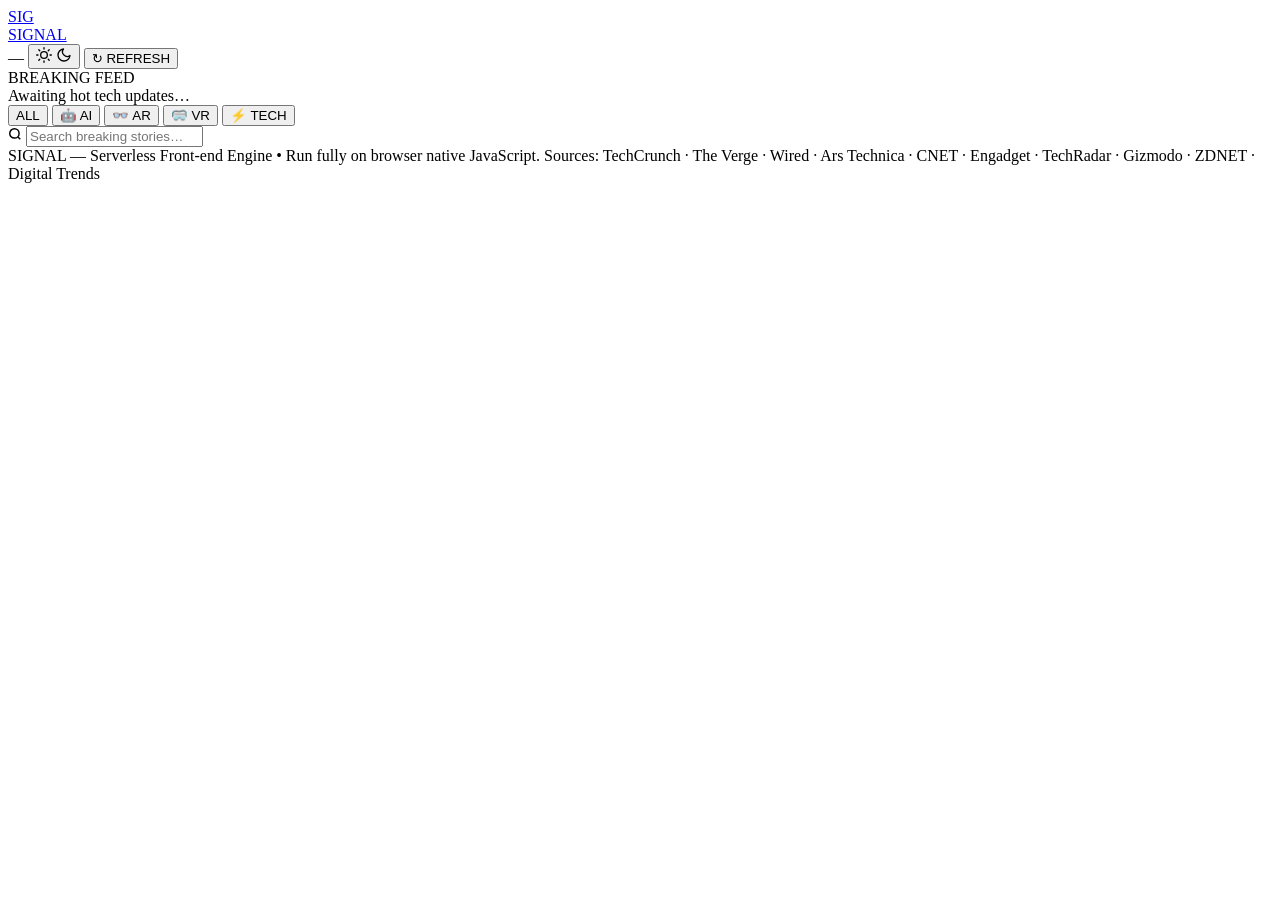
==== commit fde8862a: "Update index.html" ====
--- a/index.html
+++ b/index.html
@@ -7,8 +7,8 @@
   <link rel="preconnect" href="https://fonts.googleapis.com">
   <link rel="preconnect" href="https://fonts.gstatic.com" crossorigin>
   <link href="https://fonts.googleapis.com/css2?family=Space+Mono:ital,wght@0,400;0,700;1,400&family=Syne:wght@400;600;700;800&family=Inter:wght@300;400;500&display=swap" rel="stylesheet">
-  <link rel="stylesheet" href="gemini-code-1780050169181.css">
-  <script src="gemini-code-1780050179860.js"></script>
+  <link rel="stylesheet" href="style.css">
+  <script src="script.js" defer></script>
 </head>
 <body>
 
@@ -20,6 +20,13 @@
       </a>
       <div class="header-meta">
         <span class="last-updated" id="lastUpdated">—</span>
+        
+        <!-- DARK MODE TOGGLE -->
+        <button class="theme-toggle" id="themeToggle" aria-label="Toggle dark mode">
+          <svg class="icon-sun" width="16" height="16" viewBox="0 0 24 24" fill="none" stroke="currentColor" stroke-width="2" stroke-linecap="round" stroke-linejoin="round"><circle cx="12" cy="12" r="5"></circle><line x1="12" y1="1" x2="12" y2="3"></line><line x1="12" y1="21" x2="12" y2="23"></line><line x1="4.22" y1="4.22" x2="5.64" y2="5.64"></line><line x1="18.36" y1="18.36" x2="19.78" y2="19.78"></line><line x1="1" y1="12" x2="3" y2="12"></line><line x1="21" y1="12" x2="23" y2="12"></line><line x1="4.22" y1="19.78" x2="5.64" y2="18.36"></line><line x1="18.36" y1="5.64" x2="19.78" y2="4.22"></line></svg>
+          <svg class="icon-moon" width="16" height="16" viewBox="0 0 24 24" fill="none" stroke="currentColor" stroke-width="2" stroke-linecap="round" stroke-linejoin="round"><path d="M21 12.79A9 9 0 1 1 11.21 3 7 7 0 0 0 21 12.79z"></path></svg>
+        </button>
+
         <button class="refresh-btn" onclick="loadNews()">↻ REFRESH</button>
       </div>
     </div>
@@ -66,6 +73,5 @@
     </div>
   </footer>
 
-  <script src="app.js"></script>
 </body>
 </html>
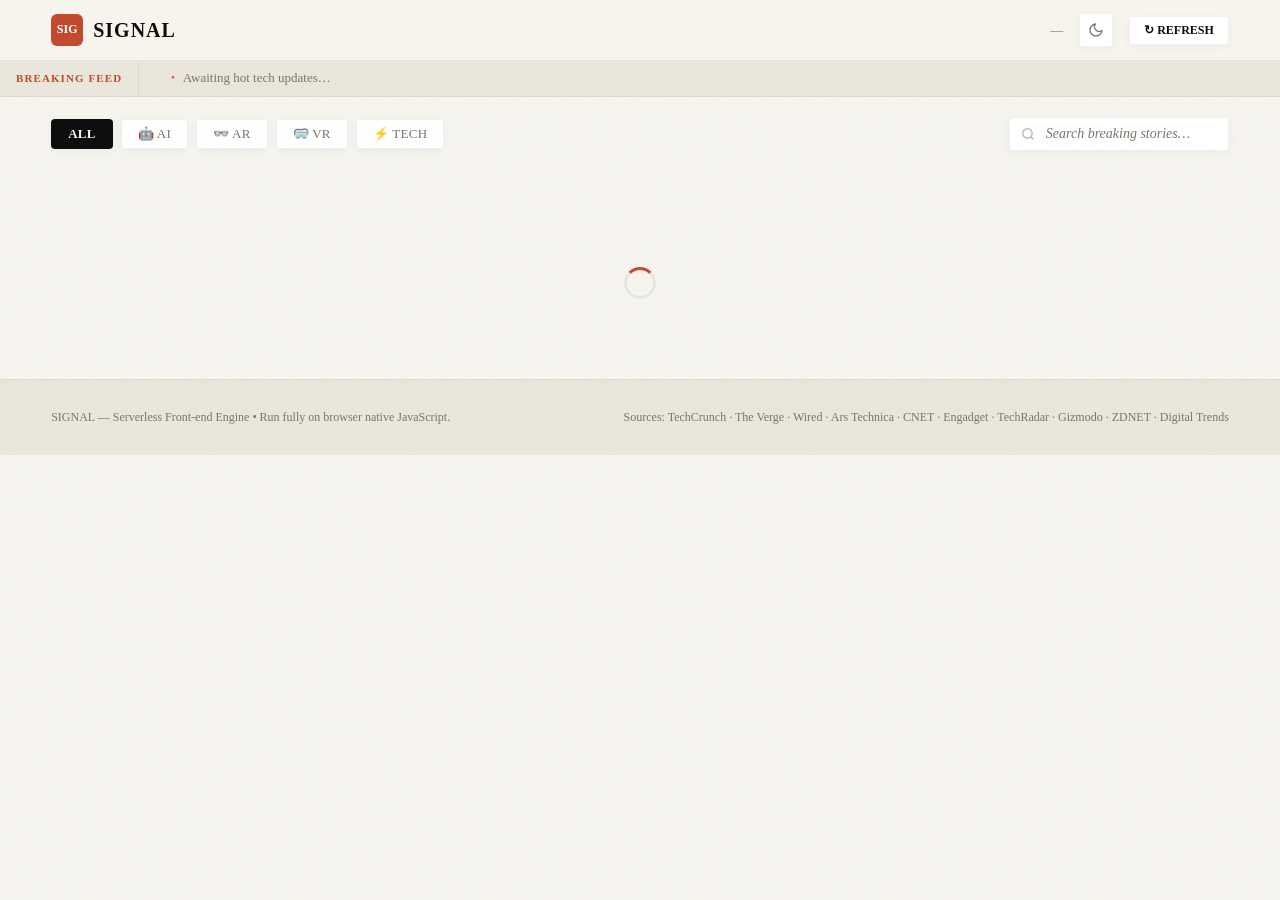
==== commit c492bfa9: "Update index.html" ====
--- a/index.html
+++ b/index.html
@@ -8,7 +8,6 @@
   <link rel="preconnect" href="https://fonts.gstatic.com" crossorigin>
   <link href="https://fonts.googleapis.com/css2?family=Space+Mono:ital,wght@0,400;0,700;1,400&family=Syne:wght@400;600;700;800&family=Inter:wght@300;400;500&display=swap" rel="stylesheet">
   <link rel="stylesheet" href="style.css">
-  <script src="script.js" defer></script>
 </head>
 <body>
 
@@ -21,8 +20,8 @@
       <div class="header-meta">
         <span class="last-updated" id="lastUpdated">—</span>
         
-        <!-- DARK MODE TOGGLE -->
-        <button class="theme-toggle" id="themeToggle" aria-label="Toggle dark mode">
+        <!-- DARK MODE TOGGLE — uses onclick directly -->
+        <button class="theme-toggle" id="themeToggle" onclick="toggleTheme()" aria-label="Toggle dark mode">
           <svg class="icon-sun" width="16" height="16" viewBox="0 0 24 24" fill="none" stroke="currentColor" stroke-width="2" stroke-linecap="round" stroke-linejoin="round"><circle cx="12" cy="12" r="5"></circle><line x1="12" y1="1" x2="12" y2="3"></line><line x1="12" y1="21" x2="12" y2="23"></line><line x1="4.22" y1="4.22" x2="5.64" y2="5.64"></line><line x1="18.36" y1="18.36" x2="19.78" y2="19.78"></line><line x1="1" y1="12" x2="3" y2="12"></line><line x1="21" y1="12" x2="23" y2="12"></line><line x1="4.22" y1="19.78" x2="5.64" y2="18.36"></line><line x1="18.36" y1="5.64" x2="19.78" y2="4.22"></line></svg>
           <svg class="icon-moon" width="16" height="16" viewBox="0 0 24 24" fill="none" stroke="currentColor" stroke-width="2" stroke-linecap="round" stroke-linejoin="round"><path d="M21 12.79A9 9 0 1 1 11.21 3 7 7 0 0 0 21 12.79z"></path></svg>
         </button>
@@ -73,5 +72,6 @@
     </div>
   </footer>
 
+  <script src="app.js"></script>
 </body>
 </html>
--- a/style.css
+++ b/style.css
@@ -0,0 +1,616 @@
+:root {
+  /* Light Theme (Default) */
+  --bg:           #f6f4ee; 
+  --surface:      #ffffff; 
+  --surface2:     #eae6db; 
+  --border:       rgba(0, 0, 0, 0.06); 
+  --text:         #0d0d0d; 
+  --muted:        #7a756b; 
+  --accent:       #c14a2f; 
+  --accent2:      #a2361e; 
+  
+  --ai:           #2b5797; 
+  --ar:           #c14a2f; 
+  --vr:           #4a6b53; 
+  --tech:         #6f42c1; 
+
+  --shadow-sm:    0 2px 8px rgba(13, 13, 13, 0.04);
+  --shadow-md:    0 8px 24px rgba(13, 13, 13, 0.06);
+  --shadow-lg:    0 16px 48px rgba(193, 74, 47, 0.1);
+  
+  --header-bg:    rgba(246, 244, 238, 0.9);
+  --hero-gradient: linear-gradient(to top, rgba(13,13,13,0.85) 0%, rgba(13,13,13,0.2) 100%);
+  --img-filter:   brightness(0.4) sepia(0.15);
+  --img-hover-filter: brightness(0.3) sepia(0.2);
+}
+
+/* ─── MIDNIGHT TERMINAL DARK MODE ─── */
+[data-theme="dark"] {
+  --bg:           #111110;
+  --surface:      #1c1b19;
+  --surface2:     #242220;
+  --border:       rgba(255, 255, 255, 0.08);
+  --text:         #e8e2d6;
+  --muted:        #9a9488;
+  --accent:       #e85d42;
+  --accent2:      #c14a2f; 
+
+  --ai:           #5b87c7;
+  --ar:           #e85d42;
+  --vr:           #6a9b73;
+  --tech:         #9b72e1;
+
+  --shadow-sm:    0 2px 8px rgba(0, 0, 0, 0.3);
+  --shadow-md:    0 8px 24px rgba(0, 0, 0, 0.4);
+  --shadow-lg:    0 16px 48px rgba(232, 93, 66, 0.15);
+  
+  --header-bg:    rgba(17, 17, 16, 0.9);
+  --hero-gradient: linear-gradient(to top, rgba(17,17,16,0.9) 0%, rgba(17,17,16,0.2) 100%);
+  --img-filter:   brightness(0.5);
+  --img-hover-filter: brightness(0.4);
+}
+
+*, *::before, *::after { box-sizing: border-box; margin: 0; padding: 0; }
+
+html { scroll-behavior: smooth; }
+
+body {
+  background: var(--bg);
+  color: var(--text);
+  font-family: 'Times New Roman', Times, Baskerville, Georgia, serif;
+  font-size: 16px; 
+  line-height: 1.6;
+  min-height: 100vh;
+  overflow-x: hidden;
+  transition: background 0.4s ease, color 0.4s ease;
+}
+
+body::before {
+  content: '';
+  position: fixed; inset: 0; z-index: 0;
+  opacity: 0.015;
+  pointer-events: none;
+  background-image: url("data:image/svg+xml,%3Csvg viewBox='0 0 256 256' xmlns='http://www.w3.org/2000/svg'%3E%3Cfilter id='n'%3E%3CfeTurbulence type='fractalNoise' baseFrequency='0.9' numOctaves='4' stitchTiles='stitch'/%3E%3C/filter%3E%3Crect width='100%25' height='100%25' filter='url(%23n)'/%3E%3C/svg%3E");
+  background-size: 200px;
+}
+
+header {
+  position: sticky; top: 0; z-index: 100;
+  background: var(--header-bg);
+  backdrop-filter: blur(20px) saturate(180%);
+  border-bottom: 1px solid var(--border);
+  padding: 0 clamp(16px, 4vw, 64px);
+  transition: background 0.4s ease, border-color 0.4s ease;
+}
+
+.header-inner {
+  display: flex;
+  align-items: center;
+  justify-content: space-between;
+  height: 60px;
+  max-width: 1400px;
+  margin: 0 auto;
+}
+
+.logo {
+  display: flex;
+  align-items: center;
+  gap: 10px;
+  text-decoration: none;
+}
+
+.logo-mark {
+  width: 32px; height: 32px;
+  background: var(--accent);
+  border-radius: 6px;
+  display: grid; place-items: center;
+  font-family: 'Times New Roman', Times, serif;
+  font-size: 12px; font-weight: 700;
+  color: #fff;
+  transition: background 0.3s ease;
+}
+
+.logo-text {
+  font-family: 'Times New Roman', Times, serif;
+  font-size: 20px; font-weight: 800;
+  letter-spacing: 0.05em;
+  color: var(--text);
+  transition: color 0.3s ease;
+}
+
+.header-meta {
+  display: flex; align-items: center; gap: 16px;
+}
+
+.last-updated {
+  font-family: 'Times New Roman', Times, serif;
+  font-size: 13px;
+  color: var(--muted);
+  transition: color 0.3s ease;
+}
+
+/* ─── Theme Toggle Button ─── */
+.theme-toggle {
+  background: var(--surface);
+  border: 1px solid var(--border);
+  border-radius: 4px;
+  height: 34px;
+  width: 34px;
+  display: grid;
+  place-items: center;
+  cursor: pointer;
+  color: var(--muted);
+  transition: all 0.3s ease;
+  box-shadow: var(--shadow-sm);
+  padding: 0;
+}
+
+.theme-toggle:hover {
+  color: var(--accent);
+  border-color: var(--accent);
+}
+
+.theme-toggle .icon-sun { display: none; }
+.theme-toggle .icon-moon { display: block; }
+
+[data-theme="dark"] .theme-toggle .icon-sun { display: block; }
+[data-theme="dark"] .theme-toggle .icon-moon { display: none; }
+
+.refresh-btn {
+  font-family: 'Times New Roman', Times, serif;
+  font-size: 12px;
+  font-weight: 700;
+  padding: 6px 14px;
+  border: 1px solid var(--border);
+  border-radius: 4px;
+  background: var(--surface);
+  color: var(--text);
+  cursor: pointer;
+  transition: all 0.2s;
+  white-space: nowrap;
+  box-shadow: var(--shadow-sm);
+}
+.refresh-btn:hover { border-color: var(--accent); color: var(--accent); }
+
+.ticker-wrap {
+  background: var(--surface2);
+  border-bottom: 1px solid var(--border);
+  overflow: hidden;
+  height: 36px;
+  display: flex;
+  align-items: center;
+  transition: background 0.4s ease, border-color 0.4s ease;
+}
+
+.ticker-label {
+  flex-shrink: 0;
+  padding: 0 16px;
+  font-family: 'Times New Roman', Times, serif;
+  font-size: 11px;
+  font-weight: 700;
+  letter-spacing: 0.1em;
+  color: var(--accent);
+  border-right: 1px solid var(--border);
+  height: 100%;
+  display: flex; align-items: center;
+  background: var(--surface2);
+  z-index: 1;
+}
+
+.ticker-track {
+  display: flex;
+  animation: ticker 60s linear infinite;
+  white-space: nowrap;
+}
+.ticker-track:hover { animation-play-state: paused; }
+
+@keyframes ticker {
+  0%   { transform: translateX(0); }
+  100% { transform: translateX(-50%); }
+}
+
+.ticker-item {
+  padding: 0 32px;
+  font-family: 'Times New Roman', Times, serif;
+  font-size: 13px;
+  color: var(--muted);
+  display: flex; align-items: center; gap: 8px;
+}
+.ticker-item::before {
+  content: '•';
+  font-size: 10px;
+  color: var(--accent);
+}
+
+.filter-bar {
+  padding: 20px clamp(16px, 4vw, 64px);
+  max-width: 1400px;
+  margin: 0 auto;
+  display: flex;
+  align-items: center;
+  justify-content: space-between;
+  gap: 16px;
+  flex-wrap: wrap;
+}
+
+.filter-tabs {
+  display: flex; gap: 8px; flex-wrap: wrap;
+}
+
+.filter-tab {
+  font-family: 'Times New Roman', Times, serif;
+  font-size: 13px;
+  padding: 6px 16px;
+  border-radius: 4px;
+  border: 1px solid var(--border);
+  background: var(--surface);
+  color: var(--muted);
+  cursor: pointer;
+  transition: all 0.2s;
+  letter-spacing: 0.02em;
+  box-shadow: var(--shadow-sm);
+}
+.filter-tab:hover   { color: var(--text); border-color: rgba(0,0,0,0.2); }
+.filter-tab.active  { color: #fff; border-color: transparent; font-weight: 700; }
+
+.filter-tab[data-cat="ALL"].active  { background: var(--text); color: var(--bg); }
+.filter-tab[data-cat="AI"].active   { background: var(--ai); }
+.filter-tab[data-cat="AR"].active   { background: var(--accent); } 
+.filter-tab[data-cat="VR"].active   { background: var(--vr); }
+.filter-tab[data-cat="Tech"].active { background: var(--tech); }
+
+.search-wrap {
+  position: relative;
+  flex-shrink: 0;
+}
+.search-wrap svg {
+  position: absolute; left: 12px; top: 50%; transform: translateY(-50%);
+  opacity: 0.5; pointer-events: none;
+}
+.search-input {
+  background: var(--surface);
+  border: 1px solid var(--border);
+  border-radius: 4px;
+  padding: 8px 14px 8px 36px;
+  font-family: 'Times New Roman', Times, serif;
+  font-size: 14px;
+  color: var(--text);
+  width: 220px;
+  transition: all 0.2s;
+  outline: none;
+  box-shadow: var(--shadow-sm);
+}
+.search-input::placeholder { color: var(--muted); font-style: italic; }
+.search-input:focus { border-color: var(--accent); background: var(--surface); }
+
+.stats-bar {
+  padding: 0 clamp(16px, 4vw, 64px) 16px;
+  max-width: 1400px;
+  margin: 0 auto;
+  display: flex; gap: 24px; flex-wrap: wrap;
+}
+.stat-pill {
+  display: flex; align-items: center; gap: 8px;
+  font-family: 'Times New Roman', Times, serif;
+  font-size: 13px;
+  color: var(--muted);
+}
+.stat-dot {
+  width: 8px; height: 8px; border-radius: 50%;
+}
+.stat-dot.ai   { background: var(--ai); }
+.stat-dot.ar   { background: var(--accent); }
+.stat-dot.vr   { background: var(--vr); }
+.stat-dot.tech { background: var(--tech); }
+.stat-count { color: var(--text); font-weight: 700; }
+
+.hero-section {
+  padding: 0 clamp(16px, 4vw, 64px) 32px;
+  max-width: 1400px;
+  margin: 0 auto;
+}
+
+.hero-card {
+  position: relative;
+  border-radius: 8px;
+  overflow: hidden;
+  cursor: pointer;
+  display: grid;
+  min-height: 420px;
+  border: 1px solid var(--border);
+  transition: transform 0.3s, box-shadow 0.3s;
+  box-shadow: var(--shadow-md);
+}
+.hero-card:hover { transform: translateY(-3px); box-shadow: var(--shadow-lg); }
+
+.hero-img {
+  position: absolute; inset: 0;
+  width: 100%; height: 100%;
+  object-fit: cover;
+  filter: var(--img-filter);
+  transition: filter 0.4s, transform 0.4s;
+}
+.hero-card:hover .hero-img { filter: var(--img-hover-filter); transform: scale(1.01); }
+
+.hero-overlay {
+  position: absolute; inset: 0;
+  background: var(--hero-gradient);
+}
+
+.hero-content {
+  position: relative; z-index: 2;
+  padding: clamp(24px, 4vw, 48px);
+  display: flex; flex-direction: column; justify-content: flex-end;
+}
+
+.hero-meta {
+  display: flex; align-items: center; gap: 12px;
+  margin-bottom: 16px;
+}
+
+.hero-title {
+  font-family: 'Times New Roman', Times, serif;
+  font-size: clamp(24px, 3.5vw, 42px);
+  font-weight: 700;
+  line-height: 1.15;
+  color: #fff;
+  max-width: 760px;
+  margin-bottom: 12px;
+}
+
+.hero-desc {
+  font-size: 16px;
+  color: rgba(255,255,255,0.85);
+  max-width: 620px;
+  line-height: 1.6;
+  margin-bottom: 20px;
+}
+
+.hero-footer {
+  display: flex; align-items: center; gap: 20px; flex-wrap: wrap;
+}
+
+.read-btn {
+  display: inline-flex; align-items: center; gap: 8px;
+  padding: 10px 20px;
+  border-radius: 4px;
+  background: var(--accent);
+  color: #fff;
+  font-family: 'Times New Roman', Times, serif;
+  font-size: 13px;
+  text-decoration: none;
+  transition: background 0.2s;
+  font-weight: 700;
+}
+.read-btn:hover { background: var(--accent2); }
+
+.grid-section {
+  padding: 0 clamp(16px, 4vw, 64px) 48px;
+  max-width: 1400px;
+  margin: 0 auto;
+}
+
+.section-label {
+  font-family: 'Times New Roman', Times, serif;
+  font-size: 12px;
+  font-weight: 700;
+  letter-spacing: 0.1em;
+  color: var(--muted);
+  margin-bottom: 20px;
+  display: flex; align-items: center; gap: 12px;
+}
+.section-label::after {
+  content: '';
+  flex: 1;
+  height: 1px;
+  background: var(--border);
+}
+
+.news-grid {
+  display: grid;
+  grid-template-columns: repeat(auto-fill, minmax(320px, 1fr));
+  gap: 24px;
+}
+
+.news-card {
+  background: var(--surface);
+  border: 1px solid var(--border);
+  border-radius: 6px;
+  overflow: hidden;
+  cursor: pointer;
+  display: flex;
+  flex-direction: column;
+  transition: transform 0.25s, border-color 0.25s, box-shadow 0.25s, background 0.4s ease;
+  animation: fadeUp 0.4s ease both;
+  text-decoration: none;
+  box-shadow: var(--shadow-sm);
+}
+.news-card:hover {
+  transform: translateY(-4px);
+  border-color: rgba(193, 74, 47, 0.3);
+  box-shadow: var(--shadow-md);
+}
+
+@keyframes fadeUp {
+  from { opacity: 0; transform: translateY(20px); }
+  to   { opacity: 1; transform: translateY(0); }
+}
+
+.card-thumb {
+  position: relative;
+  height: 180px;
+  overflow: hidden;
+  flex-shrink: 0;
+  background: var(--surface2);
+}
+
+.card-img {
+  width: 100%; height: 100%;
+  object-fit: cover;
+  transition: transform 0.4s;
+  display: block;
+}
+.news-card:hover .card-img { transform: scale(1.03); }
+
+.card-cat-badge {
+  position: absolute; top: 12px; left: 12px;
+  font-family: 'Times New Roman', Times, serif;
+  font-size: 11px;
+  padding: 4px 10px;
+  border-radius: 2px;
+  font-weight: 700;
+}
+.card-cat-badge.AI   { background: var(--ai);   color: #fff; }
+.card-cat-badge.AR   { background: var(--accent); color: #fff; }
+.card-cat-badge.VR   { background: var(--vr);   color: #fff; }
+.card-cat-badge.Tech { background: var(--tech); color: #fff; }
+
+.card-body {
+  padding: 18px;
+  display: flex; flex-direction: column; flex: 1;
+}
+
+.card-source-row {
+  display: flex; align-items: center; justify-content: space-between;
+  margin-bottom: 10px;
+}
+
+.card-source {
+  font-family: 'Times New Roman', Times, serif;
+  font-size: 12px;
+  color: var(--accent);
+  font-weight: 700;
+}
+
+.card-date {
+  font-family: 'Times New Roman', Times, serif;
+  font-size: 12px;
+  color: var(--muted);
+  font-style: italic;
+}
+
+.card-title {
+  font-family: 'Times New Roman', Times, serif;
+  font-size: 18px;
+  font-weight: 700;
+  line-height: 1.35;
+  color: var(--text);
+  margin-bottom: 10px;
+  flex: 1;
+}
+
+.card-desc {
+  font-size: 14px;
+  color: var(--muted);
+  line-height: 1.6;
+  display: -webkit-box;
+  -webkit-line-clamp: 3;
+  -webkit-box-orient: vertical;
+  overflow: hidden;
+  margin-bottom: 14px;
+}
+
+.card-link {
+  display: flex; align-items: center; gap: 6px;
+  font-family: 'Times New Roman', Times, serif;
+  font-size: 12px;
+  color: var(--muted);
+  text-decoration: none;
+  margin-top: auto;
+  transition: color 0.2s;
+  pointer-events: none;
+}
+.news-card:hover .card-link { color: var(--accent); }
+
+.empty-state {
+  grid-column: 1/-1;
+  padding: 80px 20px;
+  text-align: center;
+  color: var(--muted);
+  font-family: 'Times New Roman', Times, serif;
+  font-size: 14px;
+}
+
+/* ─── Error & Status Boxes ─── */
+.error-box {
+  padding: 24px;
+  border: 1px solid rgba(193, 74, 47, 0.3);
+  border-radius: 6px;
+  background: rgba(193, 74, 47, 0.05);
+  font-family: 'Times New Roman', Times, serif;
+  font-size: 14px;
+  color: var(--text);
+  max-width: 600px;
+  margin: 32px auto;
+  line-height: 1.7;
+  text-align: center;
+}
+.error-box strong { color: var(--accent); }
+
+.load-more-wrap {
+  padding: 0 clamp(16px, 4vw, 64px) 64px;
+  max-width: 1400px;
+  margin: 0 auto;
+  display: flex; justify-content: center;
+}
+
+.load-more-btn {
+  font-family: 'Times New Roman', Times, serif;
+  font-size: 13px;
+  padding: 12px 32px;
+  border-radius: 4px;
+  border: 1px solid var(--border);
+  background: var(--surface);
+  color: var(--text);
+  cursor: pointer;
+  transition: all 0.2s;
+  box-shadow: var(--shadow-sm);
+  font-weight: 700;
+}
+.load-more-btn:hover { color: var(--accent); border-color: var(--accent); }
+.load-more-btn:disabled { opacity: 0.3; cursor: default; }
+
+footer {
+  border-top: 1px solid var(--border);
+  background: var(--surface2);
+  padding: 28px clamp(16px, 4vw, 64px);
+  transition: background 0.4s ease, border-color 0.4s ease;
+}
+
+.footer-inner {
+  max-width: 1400px;
+  margin: 0 auto;
+  display: flex;
+  align-items: center;
+  justify-content: space-between;
+  gap: 16px;
+  flex-wrap: wrap;
+}
+
+.footer-text {
+  font-family: 'Times New Roman', Times, serif;
+  font-size: 12px;
+  color: var(--muted);
+}
+
+.news-card[data-cat="AI"]:hover   { border-top: 2px solid var(--ai); }
+.news-card[data-cat="AR"]:hover   { border-top: 2px solid var(--accent); }
+.news-card[data-cat="VR"]:hover   { border-top: 2px solid var(--vr); }
+.news-card[data-cat="Tech"]:hover { border-top: 2px solid var(--tech); }
+
+.spinner {
+  width: 32px; height: 32px;
+  border: 3px solid var(--border);
+  border-top-color: var(--accent);
+  border-radius: 50%;
+  animation: spin 0.8s linear infinite;
+  margin: 80px auto;
+}
+@keyframes spin { to { transform: rotate(360deg); } }
+
+@media (max-width: 640px) {
+  .hero-card { min-height: 280px; }
+  .news-grid  { grid-template-columns: 1fr; }
+  .header-meta .last-updated { display: none; }
+  .stats-bar { gap: 12px; }
+}
